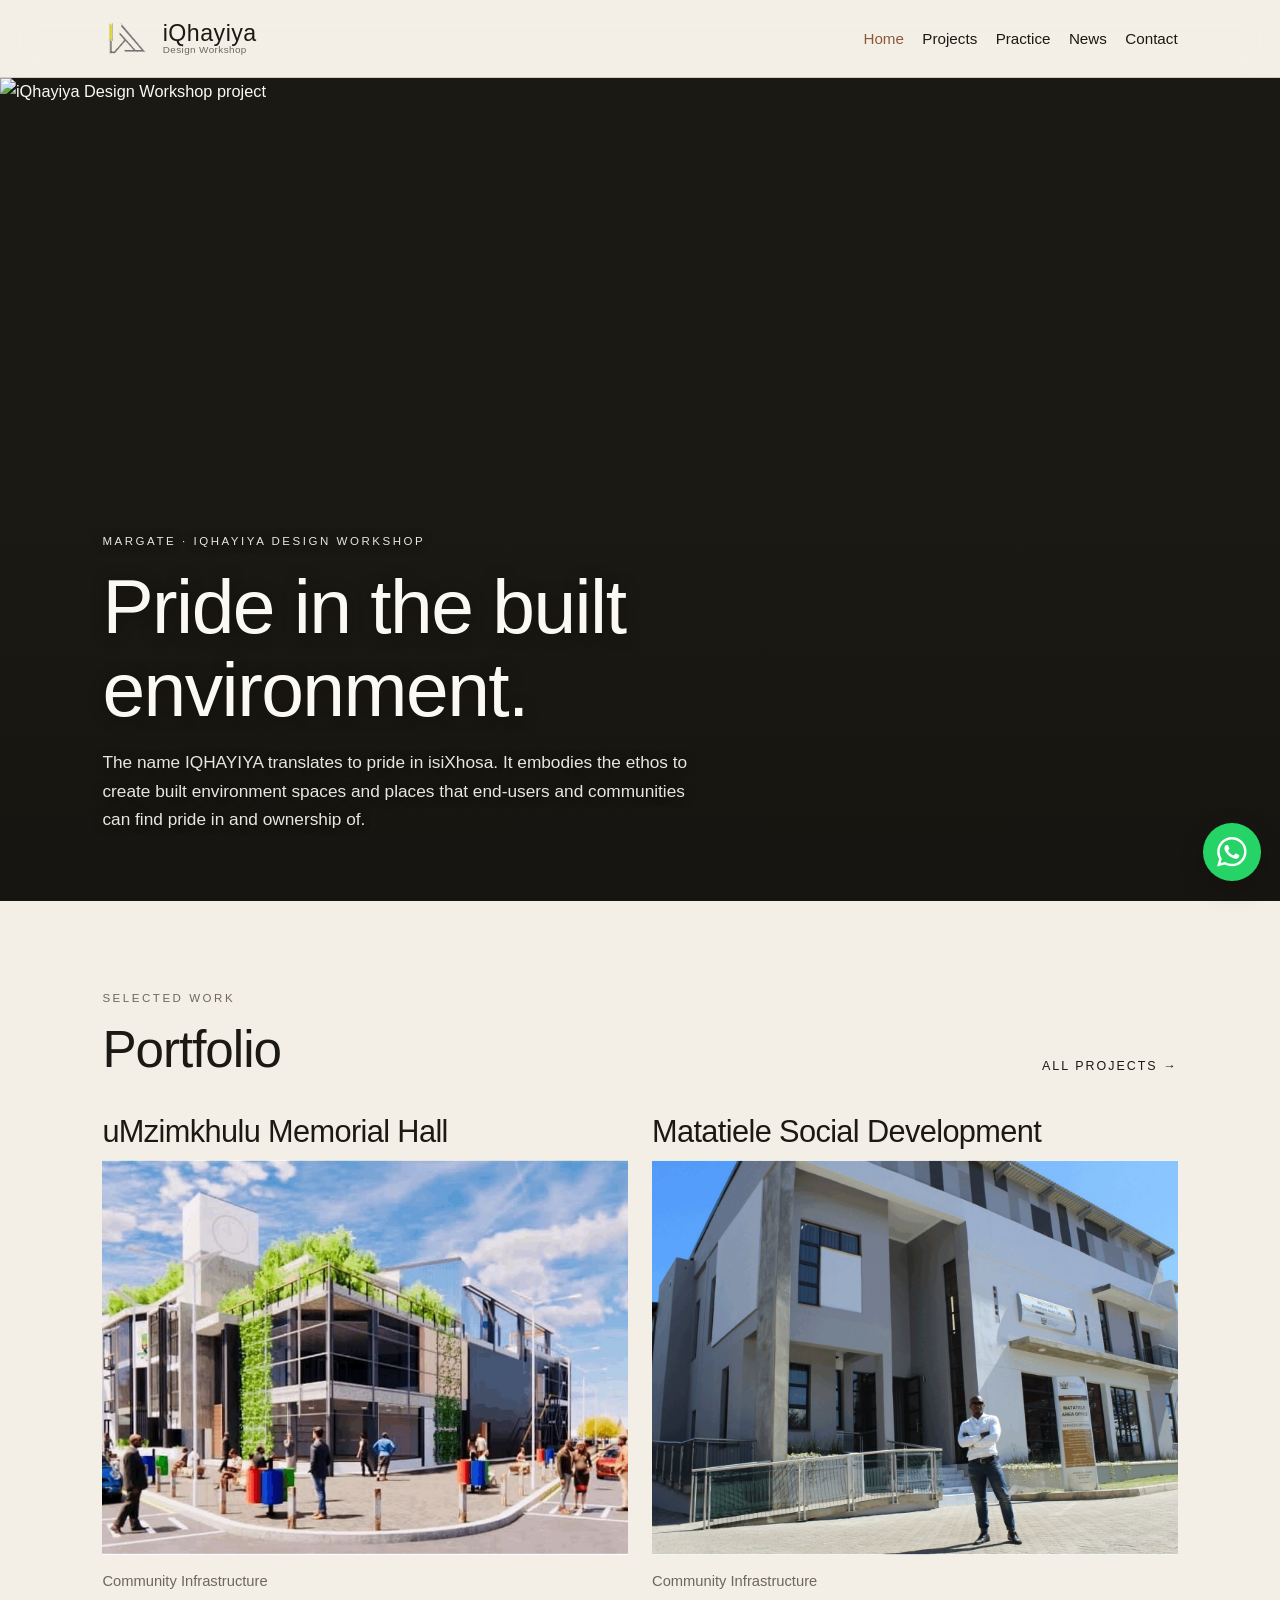
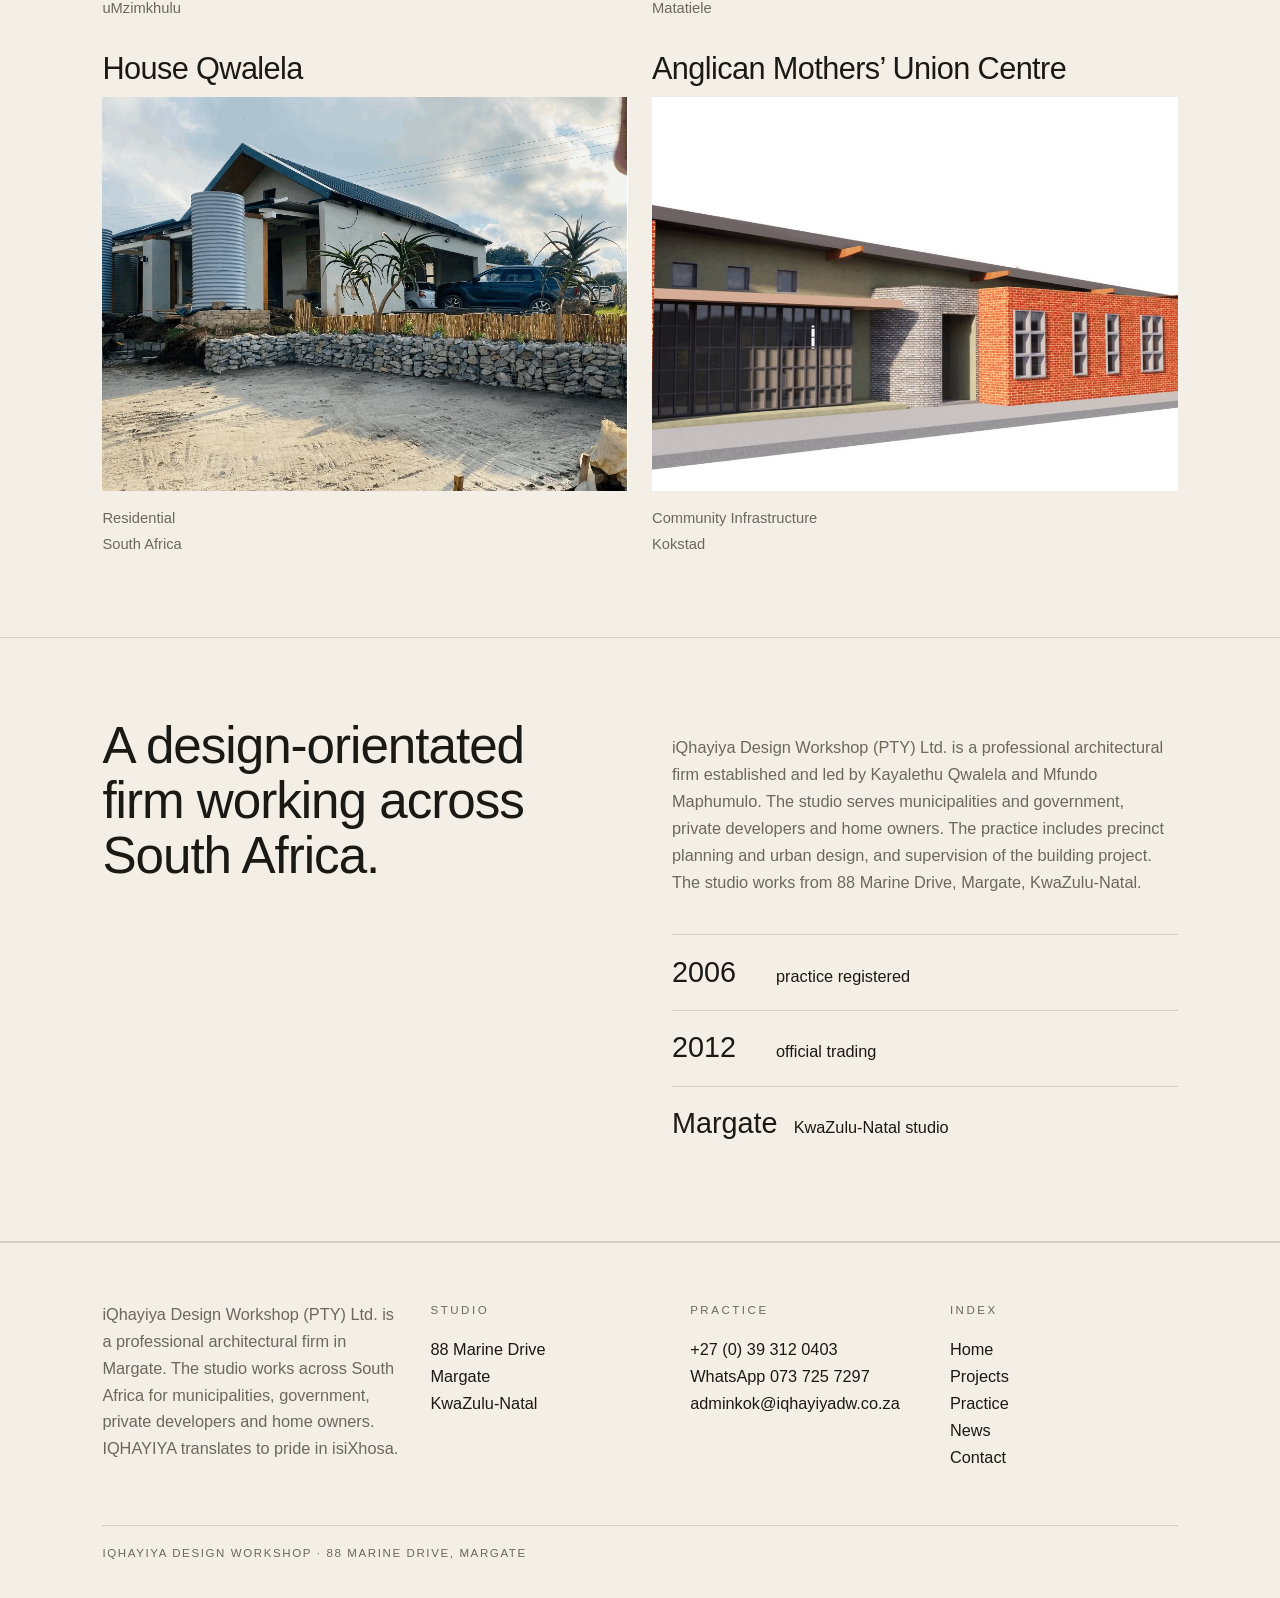
==== index.html @ 3442e303 "Add Matatiele Social Development photos and a 3-by-2 gallery. Laptop project galleries use three 4:3" ====
<!DOCTYPE html>
<html lang="en">
<head>
  <meta charset="utf-8">
  <meta name="viewport" content="width=device-width, initial-scale=1">
  <title>iQhayiya Design Workshop</title>
  <meta name="description" content="iQhayiya Design Workshop is a professional architectural firm. The name IQHAYIYA translates to pride in isiXhosa.">
  <link rel="icon" href="favicon.svg" type="image/svg+xml">
  <link rel="stylesheet" href="css/styles.css?v=meet45">
</head>
<body>
  <div id="site-header"></div>
  <main>
    <section class="hero home-hero" data-carousel>
      <div class="hero-slides">
        <img class="hero-slide is-active" src="images/idw/home-hero.jpg" alt="iQhayiya Design Workshop project">
      </div>
      <div class="hero-scrim"></div>
      <div class="hero-copy">
        <p class="eyebrow">Margate · iQhayiya Design Workshop</p>
        <h1>Pride in the built environment.</h1>
        <p class="lede">The name IQHAYIYA translates to pride in isiXhosa. It embodies the ethos to create built environment spaces and places that end-users and communities can find pride in and ownership of.</p>
        <div class="hero-dots" data-carousel-dots></div>
      </div>
    </section>

    <section class="selected">
      <div class="section-head">
        <div>
          <p class="eyebrow">Selected work</p>
          <h2>Portfolio</h2>
        </div>
        <a class="text-link" href="work.html">All projects →</a>
      </div>
      <div class="project-grid" id="featured-grid"></div>
    </section>

    <section class="statement">
      <h2>A design-orientated firm working across South Africa.</h2>
      <div>
        <p>iQhayiya Design Workshop (PTY) Ltd. is a professional architectural firm established and led by Kayalethu Qwalela and Mfundo Maphumulo. The studio serves municipalities and government, private developers and home owners. The practice includes precinct planning and urban design, and supervision of the building project. The studio works from 88 Marine Drive, Margate, KwaZulu-Natal.</p>
        <ul class="stats">
          <li><span>2006</span> practice registered</li>
          <li><span>2012</span> official trading</li>
          <li><span>Margate</span> KwaZulu-Natal studio</li>
        </ul>
      </div>
    </section>
  </main>
  <div id="site-footer"></div>
  <script type="module" src="js/home.js?v=meet57"></script>
</body>
</html>
---- css/styles.css ----
:root {
  --paper: #f3efe6;
  --paper-2: #e7e1d4;
  --ink: #1b1914;
  --muted: #6d675c;
  --hair: #d4cdc0;
  --copper: #8c5a38;
  --photo-type: #fbf9f4;
  --pad: 8vw;
  --header-h: 4.8rem;
}

* { box-sizing: border-box; }
html, body { margin: 0; padding: 0; }
html { scroll-behavior: smooth; }
body {
  background: var(--paper);
  color: var(--ink);
  font-family: Arial, Helvetica, sans-serif;
  font-weight: 400;
  font-size: 1.02rem;
  line-height: 1.65;
}

img { max-width: 100%; display: block; }
a { color: inherit; text-decoration: none; }
a:hover { color: var(--copper); }
button, input, select, textarea { font: inherit; color: inherit; }

.eyebrow {
  margin: 0 0 0.85rem;
  font-size: 0.72rem;
  letter-spacing: 0.22em;
  text-transform: uppercase;
  color: var(--muted);
}

h1, h2, h3 {
  font-family: Arial, Helvetica, sans-serif;
  font-weight: 500;
  letter-spacing: -0.02em;
  line-height: 1.08;
}

h1 { font-size: clamp(2.6rem, 6vw, 5.4rem); margin: 0 0 1.1rem; }
h2 { font-size: clamp(2rem, 4vw, 3.4rem); margin: 0 0 1rem; }
h3 { font-size: clamp(1.6rem, 2.4vw, 2.1rem); margin: 0.2rem 0 0.5rem; }

.lede {
  max-width: 38rem;
  font-size: 1.08rem;
  color: var(--muted);
  margin: 0;
}

/* Header */
.site-header {
  position: sticky;
  top: 0;
  z-index: 20;
  background: rgba(243, 239, 230, 0.82);
  backdrop-filter: blur(16px);
  -webkit-backdrop-filter: blur(16px);
  border-bottom: 1px solid var(--hair);
}
.bar {
  min-height: var(--header-h);
  padding: 0 var(--pad);
  display: flex;
  align-items: center;
  justify-content: space-between;
  gap: 1.5rem;
}
.wordmark {
  display: flex;
  flex-direction: row;
  align-items: center;
  gap: 0.7rem;
  color: var(--ink);
}
.wordmark:hover { color: var(--ink); }
.wordmark-logo {
  display: block;
  height: 2.55rem;
  width: auto;
}
.wordmark-text {
  display: flex;
  flex-direction: column;
  align-items: flex-start;
  gap: 0;
  line-height: 1.05;
}
.wordmark-name {
  font-family: Arial, Helvetica, sans-serif;
  font-size: 1.45rem;
  letter-spacing: 0.02em;
}
.wordmark-sub {
  font-size: 0.62rem;
  letter-spacing: 0.04em;
  color: var(--muted);
}
.site-nav { display: flex; gap: 1.15rem; flex-wrap: wrap; justify-content: flex-end; }
.site-nav a {
  font-size: 0.95rem;
  letter-spacing: 0;
  text-transform: none;
}
.site-nav a[aria-current="page"] { color: var(--copper); }
.nav-toggle {
  display: none;
  background: none;
  border: 0;
  padding: 0;
  letter-spacing: 0.16em;
  text-transform: uppercase;
  font-size: 0.72rem;
  cursor: pointer;
}

/* Hero */
.hero {
  position: relative;
  min-height: calc(100vh - var(--header-h));
  color: var(--ink);
  overflow: hidden;
  background: #fff;
}
.hero img,
.hero-slide {
  position: absolute;
  inset: 0;
  width: 100%;
  height: 100%;
  object-fit: contain;
}
.hero-slides { position: absolute; inset: 0; }
.hero-slide {
  opacity: 0;
  transition: opacity 0.8s ease;
}
.hero-slide.is-active { opacity: 1; }
.hero-dots {
  display: flex;
  gap: 0.45rem;
  margin-top: 1.4rem;
}
.hero-dots button {
  width: 0.55rem;
  height: 0.55rem;
  padding: 0;
  border: 0;
  border-radius: 50%;
  background: rgba(27, 25, 20, 0.28);
  cursor: pointer;
}
.hero-dots button[aria-current="true"] { background: var(--ink); }
.hero-scrim {
  position: absolute;
  inset: 0;
  background: linear-gradient(to top, rgba(243, 239, 230, 0.92) 0%, rgba(243, 239, 230, 0.35) 38%, transparent 62%);
}
.hero-copy {
  position: relative;
  z-index: 1;
  min-height: calc(100vh - var(--header-h));
  display: flex;
  flex-direction: column;
  justify-content: flex-end;
  padding: 5rem var(--pad) 4.2rem;
  max-width: 52rem;
}
.hero .eyebrow,
.hero .lede { color: var(--muted); text-shadow: none; }
.hero h1 { color: var(--ink); text-shadow: none; }

.home-hero {
  color: var(--photo-type);
  background: #1b1914;
}
.home-hero .hero-slide,
.home-hero img {
  object-fit: cover;
}
.home-hero .hero-scrim {
  background: linear-gradient(to top, rgba(12, 10, 8, 0.28) 0%, rgba(12, 10, 8, 0.06) 38%, transparent 62%);
}
.home-hero .eyebrow,
.home-hero .lede {
  color: rgba(251, 249, 244, 0.92);
  text-shadow: 0 1px 12px rgba(12, 10, 8, 0.35);
}
.home-hero h1 {
  color: var(--photo-type);
  text-shadow: 0 1px 16px rgba(12, 10, 8, 0.35);
}
.home-hero .hero-dots:empty,
.home-hero .hero-dots:has(button:only-child) { display: none; }
.home-hero .hero-dots button { background: rgba(251, 249, 244, 0.45); }
.home-hero .hero-dots button[aria-current="true"] { background: #fbf9f4; }

#site-header,
#project-root,
main {
  margin: 0;
  padding: 0;
}
.hero.project-hero {
  width: 100%;
  margin: 0;
  height: 65vh;
  min-height: 65vh;
  max-height: 65vh;
  overflow: hidden;
  background: #1b1914;
}
.hero.project-hero > img {
  position: absolute;
  inset: 0;
  display: block;
  width: 100%;
  max-width: none;
  height: 100%;
  object-fit: cover;
  object-position: center center;
}
body:has(.project-hero) .site-header {
  border-bottom: 0;
}
.project-hero .hero-copy {
  position: absolute;
  inset: 0;
  min-height: 0;
  padding: 2rem var(--pad) 1.8rem;
}
.project-hero .eyebrow,
.project-hero .lede {
  color: rgba(251, 249, 244, 0.92);
  text-shadow: 0 1px 12px rgba(12, 10, 8, 0.35);
}
.project-hero h1 {
  font-size: clamp(1.7rem, 3.6vw, 2.8rem);
  color: var(--photo-type);
  text-shadow: 0 1px 16px rgba(12, 10, 8, 0.35);
}
.project-hero .hero-scrim {
  background: linear-gradient(to top, rgba(12, 10, 8, 0.55) 0%, rgba(12, 10, 8, 0.12) 42%, transparent 68%);
}

/* Sections */
.selected,
.page-hero,
.filters,
.archive-grid,
.empty,
.further,
.notes,
.split,
.practice-about { padding-left: var(--pad); padding-right: var(--pad); }

.selected { padding-top: 5.5rem; padding-bottom: 5rem; }
.section-head {
  display: flex;
  justify-content: space-between;
  align-items: flex-end;
  gap: 2rem;
  margin-bottom: 2.4rem;
}
.section-head h2 { margin: 0; }
.text-link {
  font-size: 0.78rem;
  letter-spacing: 0.16em;
  text-transform: uppercase;
  white-space: nowrap;
}

.project-grid,
.archive-grid {
  display: grid;
  grid-template-columns: repeat(2, minmax(0, 1fr));
  gap: 2rem 1.5rem;
}
.archive-grid {
  padding-bottom: 5rem;
}
#news-grid {
  display: grid;
  grid-template-columns: repeat(3, minmax(0, 1fr));
  gap: 2rem 1.4rem;
  align-items: stretch;
}
.news-tile {
  display: grid;
  grid-template-rows: 2.56rem auto auto auto;
  row-gap: 0.75rem;
  min-width: 0;
  height: 100%;
}
.news-tile h3 {
  margin: 0;
  font-size: 1.28rem;
  line-height: 1.28;
  max-width: none;
  display: -webkit-box;
  -webkit-box-orient: vertical;
  -webkit-line-clamp: 2;
  overflow: hidden;
}
.news-tile .card-media {
  width: 100%;
  aspect-ratio: 4 / 3;
  margin: 0;
}
.news-tile .card-media img {
  object-fit: cover;
  object-position: top center;
}
.news-tile .card-meta,
.news-tile .card-loc {
  white-space: nowrap;
  overflow: hidden;
  text-overflow: ellipsis;
}
.further-grid {
  display: grid;
  grid-template-columns: 1fr 1fr;
  gap: 2rem 1.5rem;
}

.card { display: block; color: inherit; }
.card:hover { color: inherit; }
.card-media {
  position: relative;
  overflow: hidden;
  background: #fff;
  aspect-ratio: 4 / 3;
  margin: 0 0 0.9rem;
}
.card-media img {
  width: 100%;
  height: 100%;
  object-fit: cover;
  object-position: center;
  transition: transform 0.7s ease;
}
.card-media-fill img {
  object-fit: cover;
}
.card:hover img { transform: scale(1.04); }
.see-more {
  position: absolute;
  top: 50%;
  left: 50%;
  z-index: 2;
  transform: translate(-50%, -50%);
  display: inline-block;
  margin: 0;
  padding: 0.65rem 1.6rem;
  border: 1px solid #fff;
  border-radius: 999px;
  background: none;
  box-shadow: none;
  color: #fff;
  letter-spacing: 0.08em;
  text-transform: uppercase;
  font-size: calc(0.72rem + 3px);
  font-weight: 700;
  font-style: italic;
  white-space: nowrap;
}
.see-more:hover {
  color: #fff;
  background: none;
  box-shadow: none;
}
.card-meta {
  margin: 0 0 0.15rem;
  font-size: 0.92rem;
  letter-spacing: 0;
  text-transform: none;
  color: var(--muted);
}
.card h3 { margin: 0 0 0.75rem; }
.card-loc { margin: 0; color: var(--muted); font-size: 0.92rem; }

.statement {
  border-top: 1px solid var(--hair);
  border-bottom: 1px solid var(--hair);
  padding: 5rem var(--pad);
  display: grid;
  grid-template-columns: 1fr 1fr;
  gap: 4rem;
  background: var(--paper);
}
.statement p { color: var(--muted); max-width: 34rem; }
.stats { list-style: none; padding: 1.4rem 0 0; margin: 0; }
.stats li {
  padding: 0.85rem 0;
  border-top: 1px solid var(--hair);
  display: flex;
  gap: 1rem;
  align-items: baseline;
}
.stats span {
  font-family: Arial, Helvetica, sans-serif;
  font-size: 1.8rem;
  min-width: 5.5rem;
}

.page-hero { padding-top: 4.5rem; padding-bottom: 2rem; }
.page-hero h1 { max-width: 18ch; }

/* News desk */
.news-page {
  padding-bottom: 5.5rem;
}
.news-masthead {
  padding: 4.5rem var(--pad) 1.2rem;
}
.news-masthead h1 {
  max-width: none;
  margin-bottom: 0.85rem;
  letter-spacing: -0.04em;
}
.news-masthead .lede {
  max-width: 40rem;
}
.news-kicker {
  margin: 0 0 0.45rem;
  font-size: 0.72rem;
  letter-spacing: 0.22em;
  text-transform: uppercase;
  color: var(--copper);
}
.news-dateline {
  margin: 0 0 0.85rem;
  font-size: 0.92rem;
  color: var(--muted);
}
.news-byline {
  margin: 0 0 1.4rem;
  font-size: 0.95rem;
  font-style: italic;
  color: var(--muted);
}
.news-source {
  margin: 1.6rem 0 0;
  font-size: 0.88rem;
  color: var(--muted);
}
.news-source a {
  display: inline;
  margin-left: 0.35rem;
  color: var(--copper);
  text-decoration: underline;
  text-underline-offset: 0.18em;
}
.news-source a:hover { color: var(--ink); }
.news-lead {
  display: grid;
  grid-template-columns: minmax(0, 1.15fr) minmax(0, 0.85fr);
  gap: 3.2rem;
  align-items: start;
  padding: 3.4rem var(--pad) 4rem;
  border-bottom: 1px solid var(--hair);
}
.news-lead h2 {
  font-size: clamp(1.85rem, 3.4vw, 3rem);
  margin: 0 0 0.7rem;
  max-width: 22ch;
}
.news-body p,
.news-lead-copy p {
  margin: 0 0 1rem;
  max-width: 40rem;
  color: var(--ink);
}
.news-body p + p { color: var(--muted); }
.news-clip {
  margin: 0;
  background: #fff;
  border: 1px solid var(--hair);
  cursor: zoom-in;
}
.news-clip img {
  width: 100%;
  height: auto;
  max-height: 78vh;
  object-fit: contain;
  object-position: top center;
  background: #fff;
}
.news-clip figcaption {
  margin: 0;
  padding: 0.65rem 0.8rem 0.75rem;
  border-top: 1px solid var(--hair);
  font-size: 0.78rem;
  letter-spacing: 0.08em;
  text-transform: uppercase;
  color: var(--muted);
  background: var(--paper);
}
.news-index {
  padding: 3.6rem var(--pad) 0;
}
.news-index-head {
  margin-bottom: 2.2rem;
  padding-bottom: 1.1rem;
  border-bottom: 1px solid var(--ink);
}
.news-index-head h2 { margin: 0; }
.news-index-grid {
  display: grid;
  grid-template-columns: repeat(2, minmax(0, 1fr));
  gap: 2.6rem 2rem;
}
.news-clip-wide img { max-height: 22rem; }
.news-clip-portrait img { max-height: 34rem; }

.article-page {
  padding: 3.6rem var(--pad) 0;
  margin: 0;
  max-width: none;
}
.article-head {
  padding: 0 0 2rem;
  margin: 0 0 2.4rem;
  border-bottom: 1px solid var(--ink);
}
.article-head h1 {
  max-width: 28ch;
  margin: 0 0 1rem;
  font-size: clamp(2.4rem, 5.5vw, 4.4rem);
}
.article-standfirst {
  margin: 0 0 1.3rem;
  font-size: 1.18rem;
  line-height: 1.55;
  color: var(--ink);
  max-width: 52rem;
}
.article-byline {
  margin: 0;
  font-size: 0.92rem;
  color: var(--muted);
}
.article-byline .meta-sep {
  margin: 0 0.55rem;
  color: var(--hair);
}
.article-spread {
  display: grid;
  grid-template-columns: minmax(0, 1.25fr) minmax(18rem, 0.85fr);
  gap: 3rem 3.5rem;
  align-items: start;
}
.article-body {
  padding: 0;
  margin: 0;
  max-width: none;
}
.article-body p {
  max-width: none;
  margin: 0 0 1.15rem;
  color: var(--ink);
  font-size: 1.08rem;
  line-height: 1.72;
}
.article-lead-p {
  font-size: 1.16rem;
}
.article-pull {
  margin: 1.6rem 0 1.8rem;
  padding: 0 0 0 1.2rem;
  border-left: 2px solid var(--copper);
}
.article-pull p {
  margin: 0;
  font-size: 1.28rem;
  line-height: 1.4;
  font-style: italic;
  color: var(--ink);
}
.article-page .article-clip {
  max-width: none;
  margin: 0;
  position: sticky;
  top: calc(var(--header-h) + 1rem);
}
.article-page .article-clip img {
  max-height: min(82vh, 56rem);
}
.article-page .news-source {
  margin: 1.6rem 0 0;
}

.filters {
  display: flex;
  flex-wrap: wrap;
  gap: 0.55rem;
  padding-bottom: 2.2rem;
}
.filters button {
  appearance: none;
  -webkit-appearance: none;
  background: transparent;
  border: none;
  box-shadow: none;
  border-radius: 0;
  padding: 0.35rem 0.15rem;
  font-size: 0.95rem;
  letter-spacing: 0;
  text-transform: none;
  cursor: pointer;
  color: var(--muted);
}
.filters button[aria-pressed="true"] {
  background: transparent;
  color: var(--ink);
  border-color: transparent;
}
.empty { color: var(--muted); padding-bottom: 5rem; }

.project-intro {
  padding: 4.5rem var(--pad) 3rem;
  text-align: center;
}
.project-copy {
  margin: 0 auto;
  max-width: 54rem;
  color: var(--ink);
  font-size: 1.05rem;
  line-height: 1.7;
}
.project-copy .meta-label {
  font-size: inherit;
  letter-spacing: 0;
  text-transform: none;
  font-style: normal;
  font-weight: 400;
  color: var(--ink);
}
.project-copy .meta-value {
  font-style: italic;
  font-weight: 400;
  color: var(--ink);
}
.project-copy .meta-sep {
  margin: 0 0.85rem;
  color: var(--hair);
  font-weight: 400;
}

.gallery {
  padding: 0.25rem var(--pad) 4rem;
}
.gallery-grid {
  display: grid;
  grid-template-columns: repeat(3, minmax(0, 1fr));
  gap: 0.85rem 1rem;
  max-width: none;
  margin: 0;
  width: 100%;
}
.gallery-item {
  margin: 0;
  overflow: hidden;
  background: var(--paper-2);
  aspect-ratio: 4 / 3;
  cursor: zoom-in;
}
.gallery-item img {
  width: 100%;
  height: 100%;
  display: block;
  object-fit: cover;
  object-position: center;
}
.lightbox {
  position: fixed;
  inset: 0;
  z-index: 40;
  display: flex;
  align-items: center;
  justify-content: center;
  padding: 1.5rem;
  background: rgba(27, 25, 20, 0.78);
  cursor: zoom-out;
}
.lightbox[hidden] { display: none; }
.lightbox img {
  max-width: min(92vw, 64rem);
  max-height: 88vh;
  width: auto;
  height: auto;
  object-fit: contain;
  background: #fff;
  cursor: default;
}

.more-projects {
  display: flex;
  justify-content: center;
  padding: 3rem var(--pad) 5.5rem;
}
.more-projects-btn {
  display: inline-block;
  background: var(--ink);
  color: var(--paper);
  padding: 0.9rem 1.6rem;
  letter-spacing: 0.16em;
  text-transform: uppercase;
  font-size: 0.72rem;
}
.more-projects-btn:hover {
  background: var(--copper);
  color: var(--paper);
}

.split {
  display: grid;
  grid-template-columns: 1fr 1fr;
  gap: 4rem;
  padding-bottom: 4rem;
}
.split p { color: var(--ink); }
.split p + p { color: var(--muted); }

.practice-about {
  padding-bottom: 4.5rem;
}
.practice-about-head {
  margin: 0 0 2rem;
}
.practice-about-head h2 {
  max-width: 22ch;
}
.practice-copy {
  column-count: 2;
  column-gap: 3.6rem;
}
.practice-copy p {
  margin: 0 0 1.2rem;
  color: var(--ink);
  font-size: 1.06rem;
  line-height: 1.72;
}
.practice-copy p:last-child { margin-bottom: 0; }

.notes {
  display: grid;
  grid-template-columns: repeat(3, minmax(0, 1fr));
  gap: 2.4rem;
  padding-bottom: 5.5rem;
}
.notes article { border-top: 1px solid var(--hair); padding-top: 1.2rem; }
.notes p:last-child { color: var(--muted); margin: 0; }

.contact-panel {
  display: grid;
  grid-template-columns: 1fr 1fr;
  gap: 4rem;
  padding: 5rem var(--pad);
  background: var(--ink);
  color: var(--paper);
}
.contact-panel .eyebrow { color: #b8b0a2; }
.contact-panel a:hover { color: #c98458; }
.contact-panel label {
  display: block;
  margin-bottom: 1.1rem;
  font-size: 0.78rem;
  letter-spacing: 0.12em;
  text-transform: uppercase;
  color: #b8b0a2;
}
.contact-panel input,
.contact-panel textarea {
  display: block;
  width: 100%;
  margin-top: 0.4rem;
  background: transparent;
  border: 1px solid #4a453c;
  padding: 0.7rem 0.8rem;
  color: var(--paper);
  border-radius: 0;
}
.sr-only {
  position: absolute;
  width: 1px;
  height: 1px;
  padding: 0;
  margin: -1px;
  overflow: hidden;
  clip: rect(0, 0, 0, 0);
  white-space: nowrap;
  border: 0;
}
.custom-select {
  position: relative;
  margin-top: 0.4rem;
}
.custom-select-trigger {
  display: block;
  width: 100%;
  text-align: left;
  background: var(--paper);
  color: var(--ink);
  border: 1px solid #d4cdc0;
  padding: 0.7rem 0.8rem;
  cursor: pointer;
  letter-spacing: 0;
  text-transform: none;
  font-size: 1.02rem;
}
.custom-select-trigger:hover { color: var(--ink); }
.custom-select-menu {
  position: absolute;
  left: 0;
  right: 0;
  top: calc(100% - 1px);
  z-index: 5;
  margin: 0;
  padding: 0.35rem 0;
  list-style: none;
  background: #f3efe6;
  color: #1b1914;
  border: 1px solid #d4cdc0;
}
.custom-select-menu[hidden] { display: none; }
.custom-select-menu [role="option"] {
  padding: 0.55rem 0.8rem;
  color: #1b1914;
  background: #f3efe6;
  cursor: pointer;
  letter-spacing: 0;
  text-transform: none;
  border: 0;
}
.custom-select-menu [role="option"]:hover,
.custom-select-menu [role="option"][aria-selected="true"] {
  background: #e7e1d4;
  color: #1b1914;
}
.contact-panel textarea { resize: vertical; }
.contact-panel button[type="submit"] {
  background: var(--paper);
  color: var(--ink);
  border: 0;
  padding: 0.8rem 1.4rem;
  letter-spacing: 0.14em;
  text-transform: uppercase;
  font-size: 0.72rem;
  cursor: pointer;
}
.contact-panel button[type="submit"]:hover { background: var(--copper); color: var(--paper); }
.field-error { display: block; margin-top: 0.35rem; color: #d2a18a; letter-spacing: 0; text-transform: none; font-size: 0.85rem; }
.form-status { margin: 1rem 0 0; color: #c9c2b4; }

.map-embed {
  margin-top: 1.4rem;
  aspect-ratio: 16 / 10;
  overflow: hidden;
  background: #2a2722;
}
.map-embed iframe {
  width: 100%;
  height: 100%;
  border: 0;
}

.wa-float {
  position: fixed;
  right: 1.2rem;
  bottom: 1.2rem;
  z-index: 30;
  display: flex;
  align-items: center;
  justify-content: center;
  width: 3.6rem;
  height: 3.6rem;
  padding: 0;
  border-radius: 50%;
  background: #25d366;
  color: #fff;
  box-shadow: 0 8px 24px rgba(12, 10, 8, 0.22);
}
.wa-float svg {
  width: 1.85rem;
  height: 1.85rem;
  display: block;
}
.wa-float:hover { color: #fff; background: #1ebe5d; }

.site-footer {
  padding: 3.6rem var(--pad) 2.2rem;
  border-top: 1px solid var(--hair);
}
.footer-grid {
  display: grid;
  grid-template-columns: 1.3fr 1fr 1fr 1fr;
  gap: 2rem;
}
.footer-blurb { max-width: 22rem; color: var(--muted); margin: 0; }
.footer-note {
  margin: 2.4rem 0 0;
  padding-top: 1.1rem;
  border-top: 1px solid var(--hair);
  font-size: 0.72rem;
  letter-spacing: 0.14em;
  text-transform: uppercase;
  color: var(--muted);
}

@media (max-width: 960px) {
  :root { --pad: 6vw; }
  .project-grid,
  .statement,
  .project-intro,
  .split,
  .contact-panel,
  .notes,
  .further-grid,
  .footer-grid,
  .news-lead,
  .news-index-grid,
  .article-spread { grid-template-columns: 1fr; }
  .practice-copy { column-count: 1; }
  .archive-grid { grid-template-columns: 1fr 1fr; }
  #news-grid { grid-template-columns: repeat(2, minmax(0, 1fr)); }
  .gallery-grid { grid-template-columns: repeat(2, minmax(0, 1fr)); }
  .section-head { flex-direction: column; align-items: flex-start; }
  .news-clip img,
  .news-clip-wide img,
  .news-clip-portrait img { max-height: none; }
  .article-clip { max-width: none; }
  .article-page .article-clip {
    position: static;
  }
  .article-page .article-clip img { max-height: none; }
}

@media (max-width: 720px) {
  :root { --pad: 6vw; --header-h: 4rem; }
  .nav-toggle { display: flex; }
  .site-nav {
    display: none;
    position: absolute;
    left: 0;
    right: 0;
    top: 100%;
    background: var(--paper);
    border-bottom: 1px solid var(--hair);
    flex-direction: column;
    padding: 1rem var(--pad) 1.3rem;
    gap: 0.9rem;
  }
  .site-nav.is-open { display: flex; }
  .archive-grid,
  #news-grid { grid-template-columns: 1fr; }
  .hero-copy { padding-top: 3rem; padding-bottom: 2.6rem; }
}
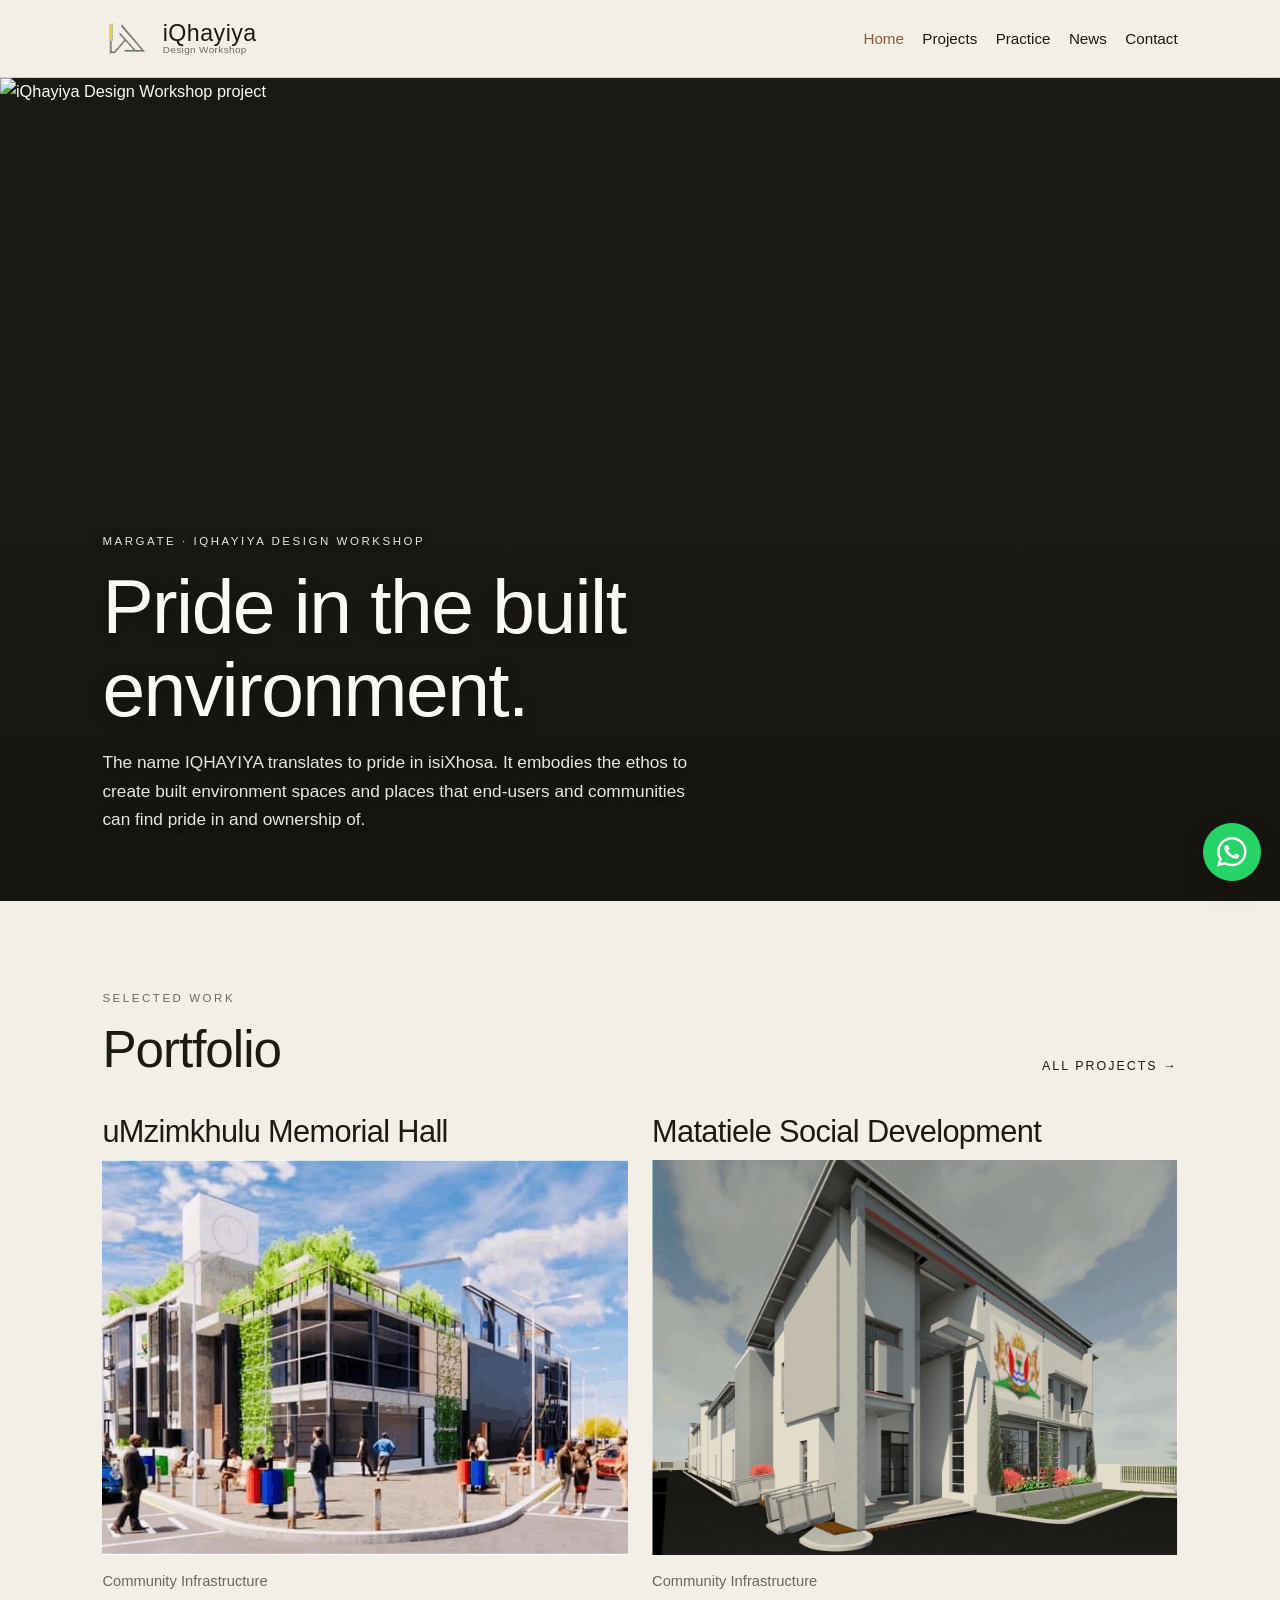
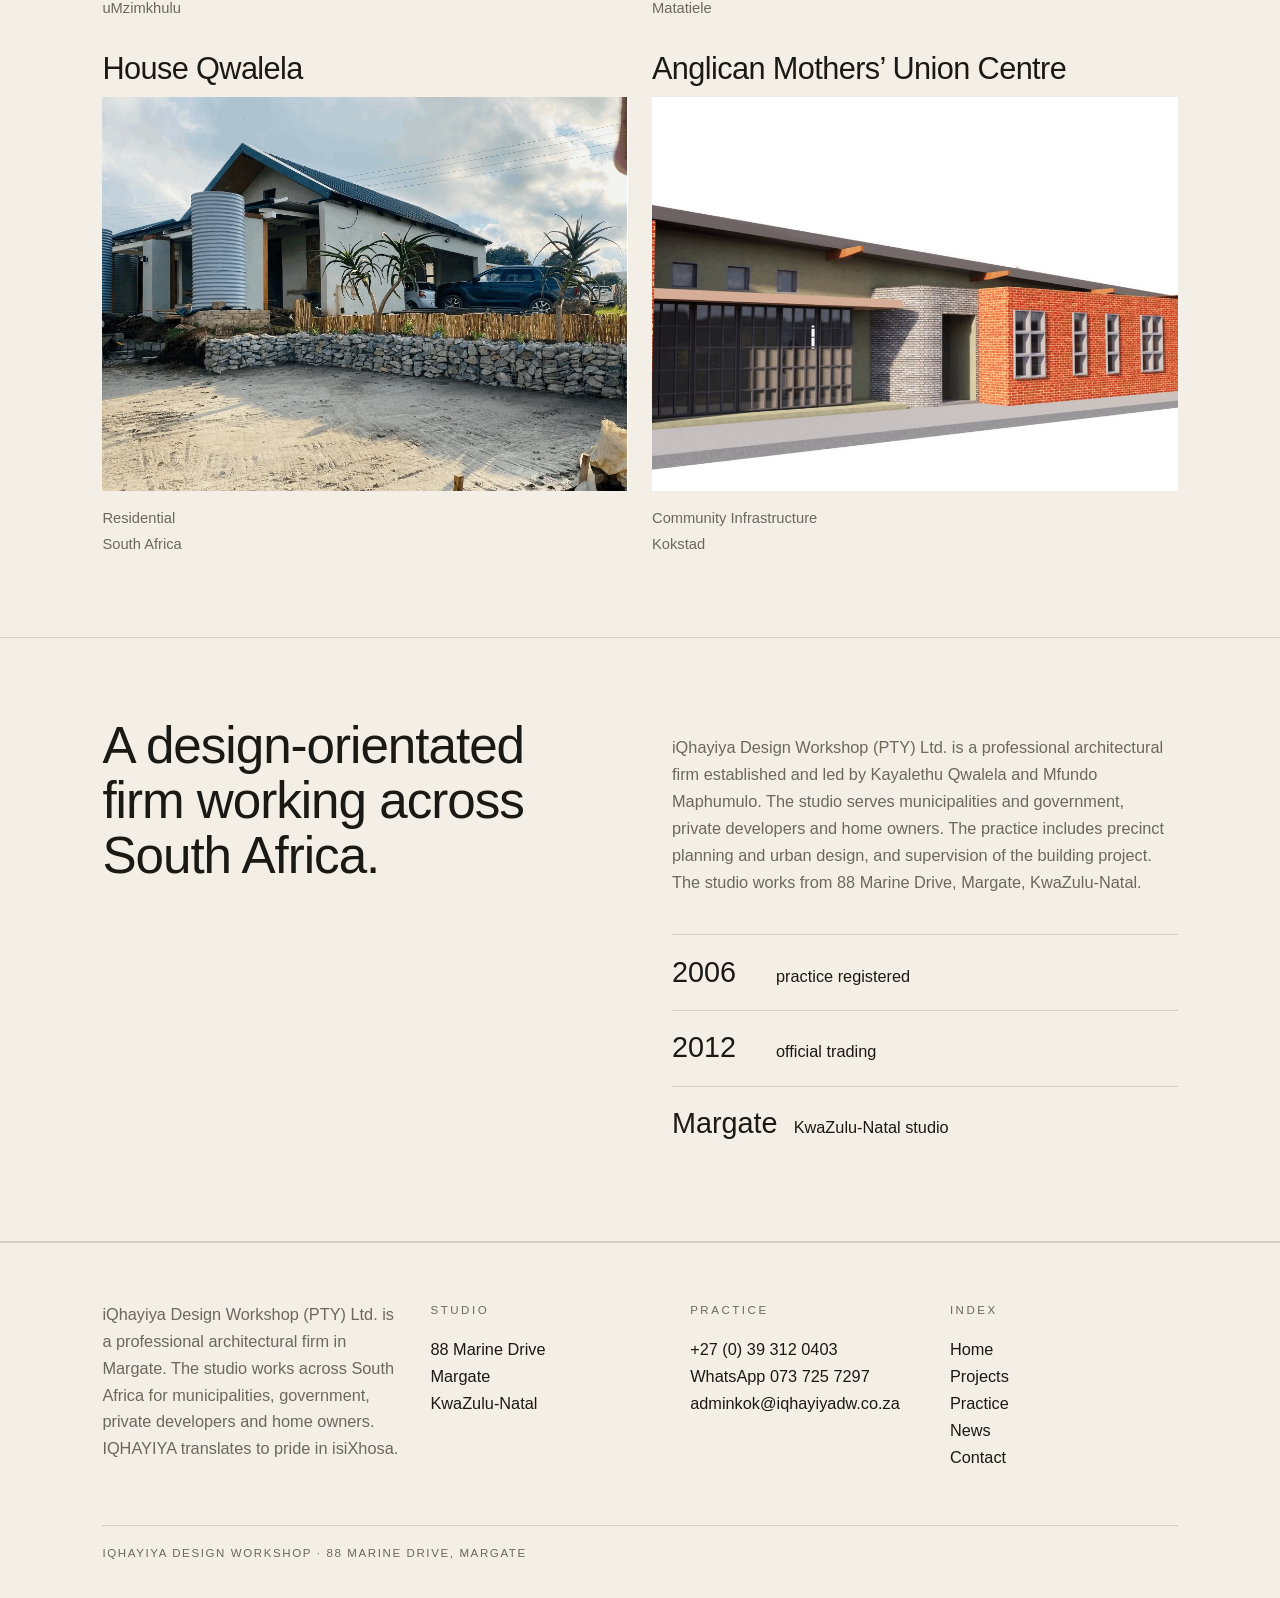
==== commit 008d2815: "Use the coat-of-arms render on the Matatiele Work card. The project page still opens on the complete" ====
--- a/index.html
+++ b/index.html
@@ -48,6 +48,6 @@
     </section>
   </main>
   <div id="site-footer"></div>
-  <script type="module" src="js/home.js?v=meet57"></script>
+  <script type="module" src="js/home.js?v=meet58"></script>
 </body>
 </html>
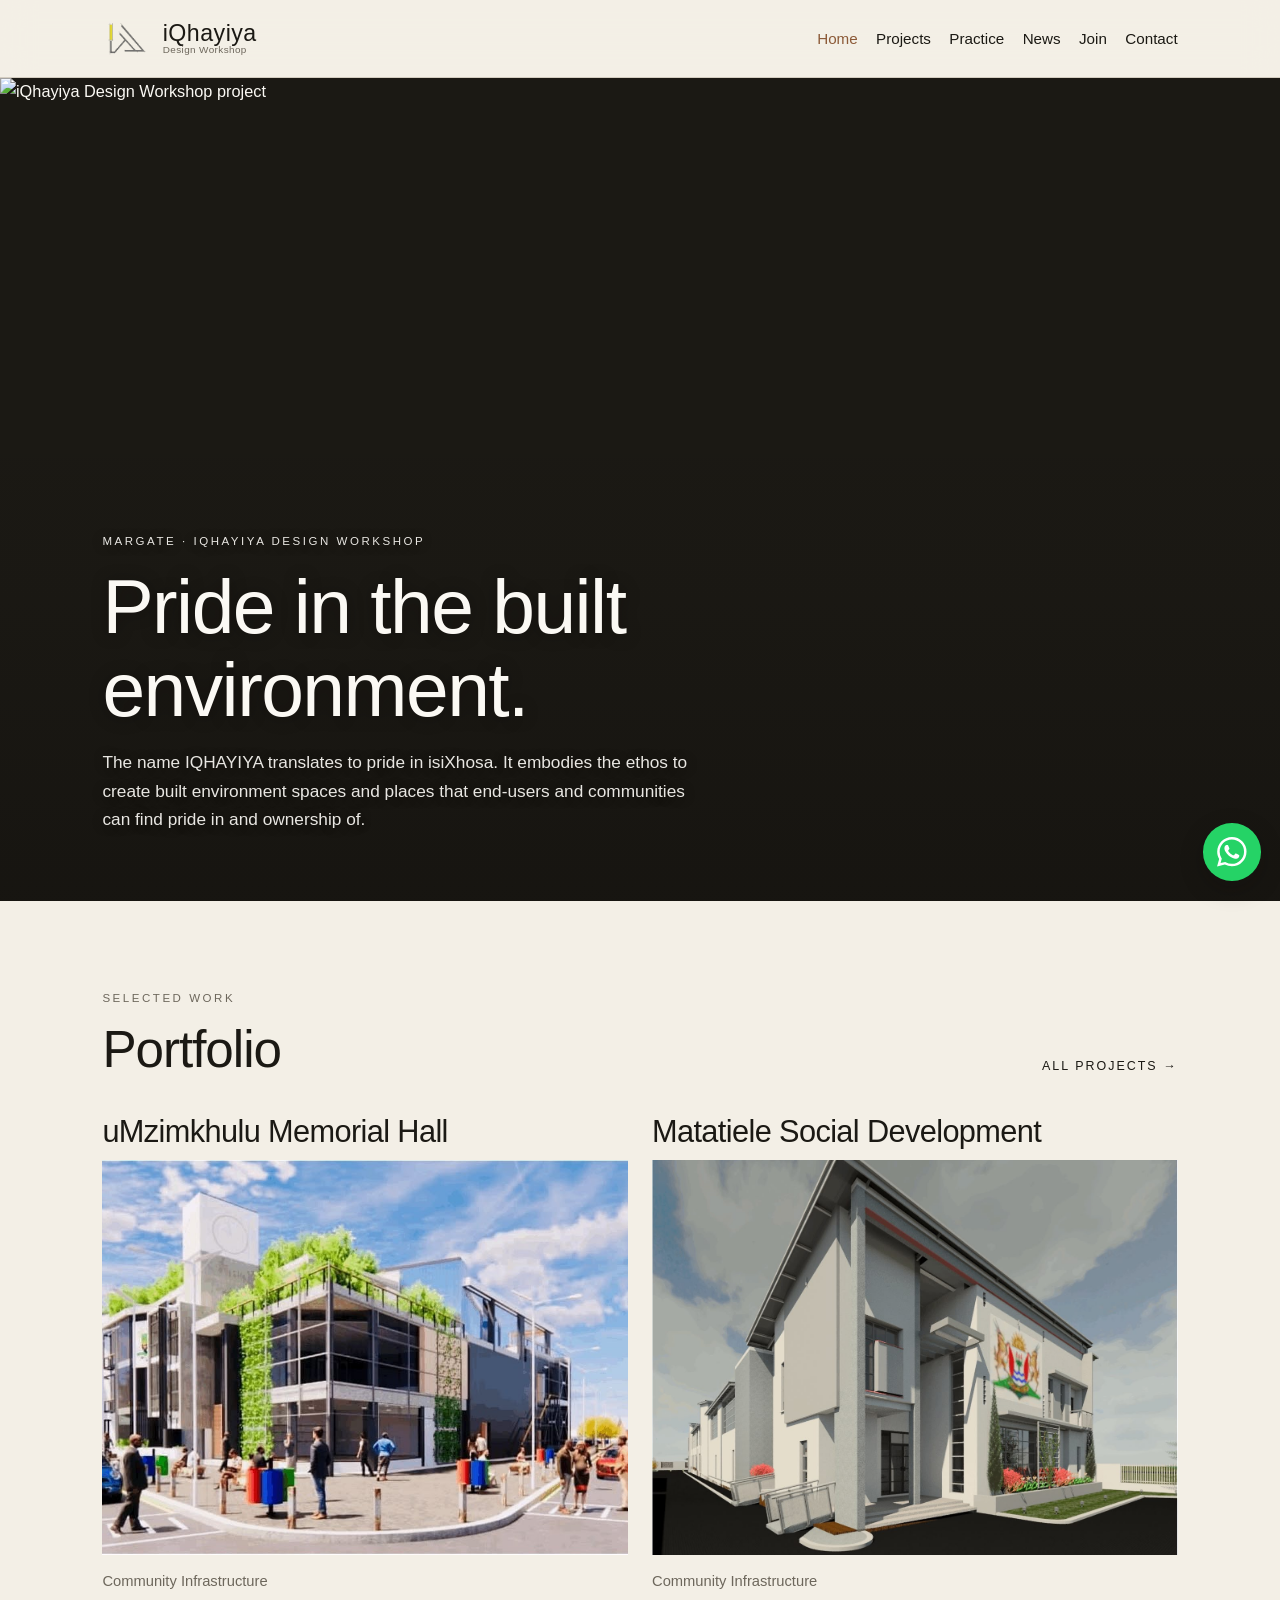
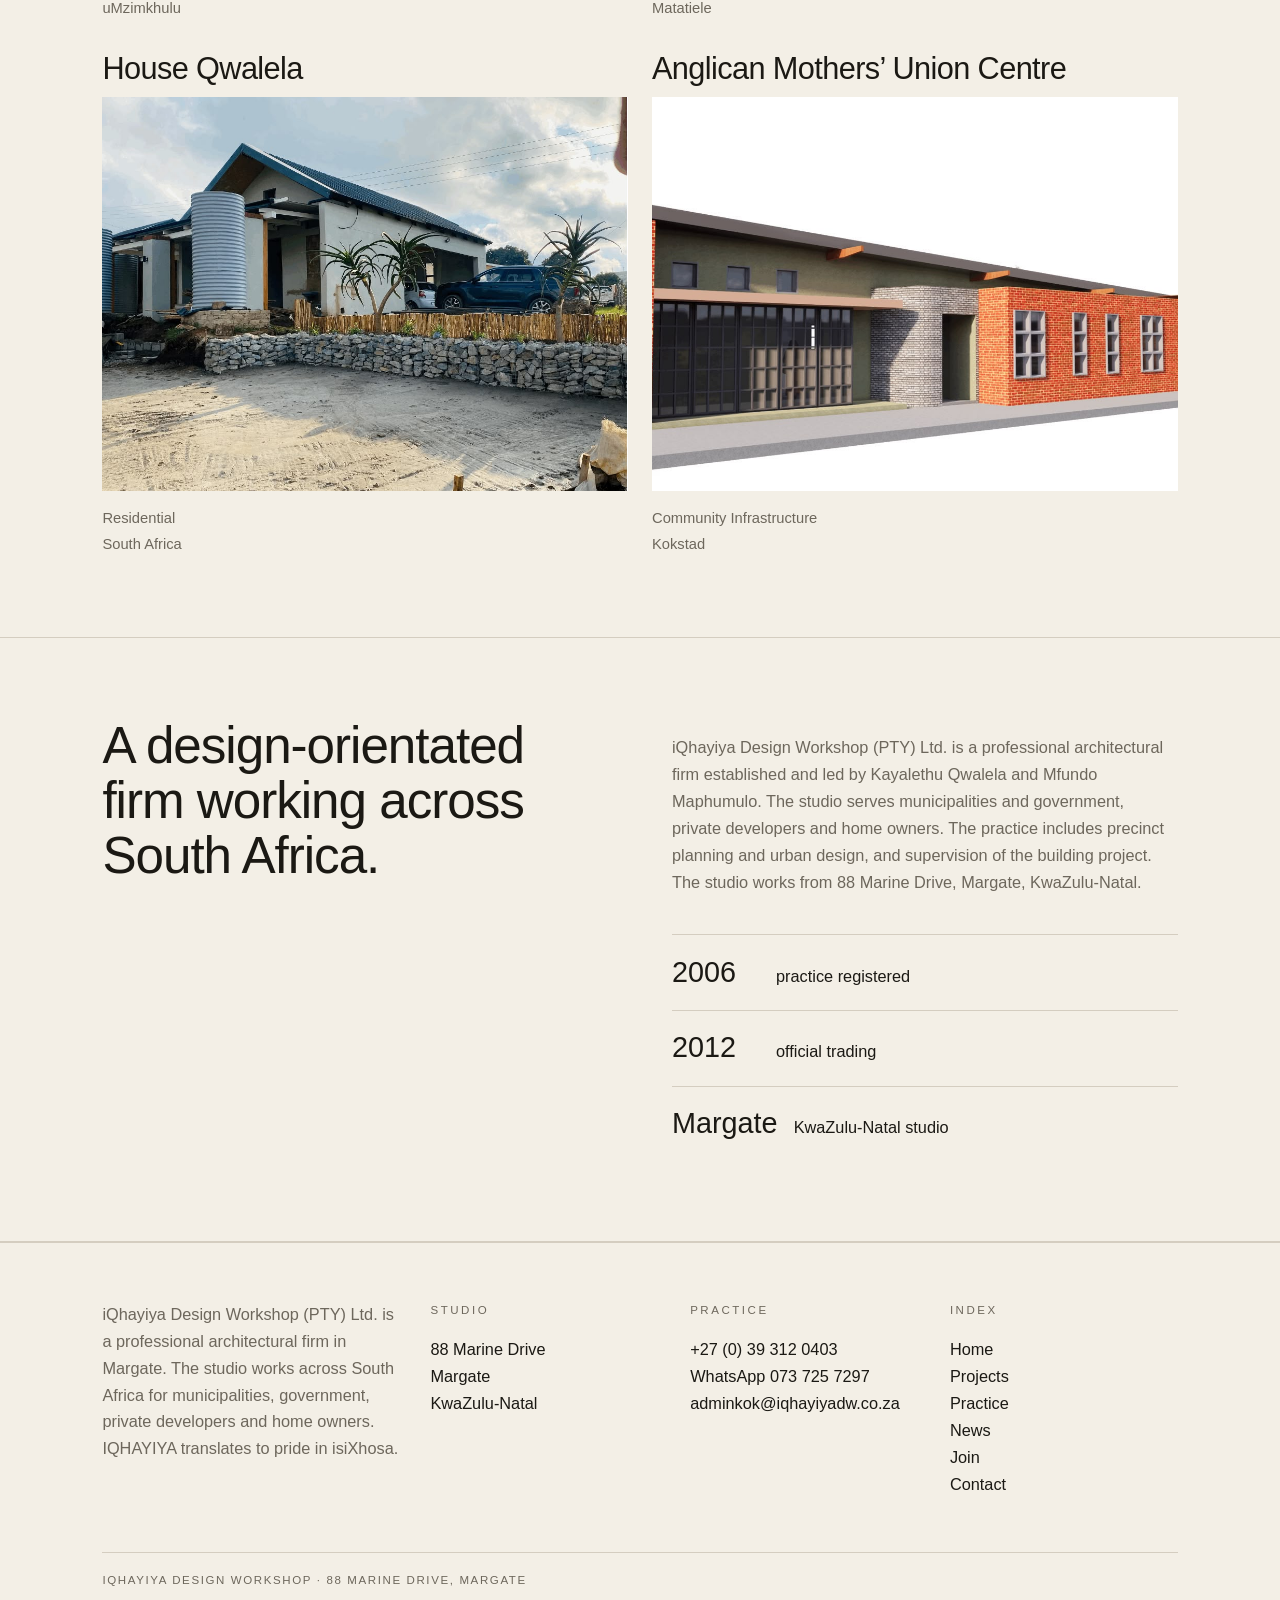
==== commit 151de02e: "Restore Join as a full careers page. Nav and footer include Join again. The page sets out how to app" ====
--- a/index.html
+++ b/index.html
@@ -48,6 +48,6 @@
     </section>
   </main>
   <div id="site-footer"></div>
-  <script type="module" src="js/home.js?v=meet58"></script>
+  <script type="module" src="js/home.js?v=meet60"></script>
 </body>
 </html>
--- a/css/styles.css
+++ b/css/styles.css
@@ -257,7 +257,10 @@
 .further,
 .notes,
 .split,
-.practice-about { padding-left: var(--pad); padding-right: var(--pad); }
+.practice-about,
+.join-masthead,
+.join-spread,
+.join-openings { padding-left: var(--pad); padding-right: var(--pad); }
 
 .selected { padding-top: 5.5rem; padding-bottom: 5rem; }
 .section-head {
@@ -747,6 +750,85 @@
   line-height: 1.72;
 }
 .practice-copy p:last-child { margin-bottom: 0; }
+
+.join-masthead {
+  padding-top: 4.5rem;
+  padding-bottom: 2.2rem;
+}
+.join-masthead h1 {
+  max-width: 14ch;
+  margin-bottom: 1rem;
+}
+.join-masthead .lede {
+  max-width: 44rem;
+}
+.join-spread {
+  display: grid;
+  grid-template-columns: minmax(0, 1.15fr) minmax(18rem, 0.85fr);
+  gap: 3rem 3.5rem;
+  align-items: start;
+  padding-bottom: 4.5rem;
+}
+.join-copy h2,
+.join-apply h2 {
+  font-size: clamp(1.7rem, 3vw, 2.4rem);
+  margin: 0 0 1rem;
+}
+.join-copy p {
+  margin: 0 0 1.1rem;
+  color: var(--muted);
+  font-size: 1.05rem;
+  line-height: 1.7;
+}
+.join-apply {
+  background: #fff;
+  border: 1px solid var(--hair);
+  padding: 1.8rem 1.7rem 1.9rem;
+}
+.join-apply p {
+  margin: 0 0 1.1rem;
+  color: var(--muted);
+}
+.join-list {
+  margin: 0 0 1.5rem;
+  padding: 0 0 0 1.1rem;
+  color: var(--ink);
+}
+.join-list li { margin: 0 0 0.45rem; }
+.join-mail {
+  display: inline-block;
+}
+.join-note {
+  margin: 0.9rem 0 0;
+  font-size: 0.88rem;
+  color: var(--muted);
+}
+.join-openings {
+  padding-bottom: 5.5rem;
+}
+.join-openings-head {
+  margin-bottom: 1.6rem;
+  padding-bottom: 1rem;
+  border-bottom: 1px solid var(--ink);
+}
+.join-openings-head h2 { margin: 0; }
+.join-vacancy {
+  border: 1px solid var(--hair);
+  background: #fff;
+  padding: 1.8rem 1.7rem;
+}
+.join-vacancy-kicker {
+  margin: 0 0 0.55rem;
+  font-size: 0.72rem;
+  letter-spacing: 0.22em;
+  text-transform: uppercase;
+  color: var(--copper);
+}
+.join-vacancy p:last-child {
+  margin: 0;
+  color: var(--muted);
+  max-width: 40rem;
+}
 
 .notes {
   display: grid;
@@ -925,7 +1007,8 @@
   .footer-grid,
   .news-lead,
   .news-index-grid,
-  .article-spread { grid-template-columns: 1fr; }
+  .article-spread,
+  .join-spread { grid-template-columns: 1fr; }
   .practice-copy { column-count: 1; }
   .archive-grid { grid-template-columns: 1fr 1fr; }
   #news-grid { grid-template-columns: repeat(2, minmax(0, 1fr)); }
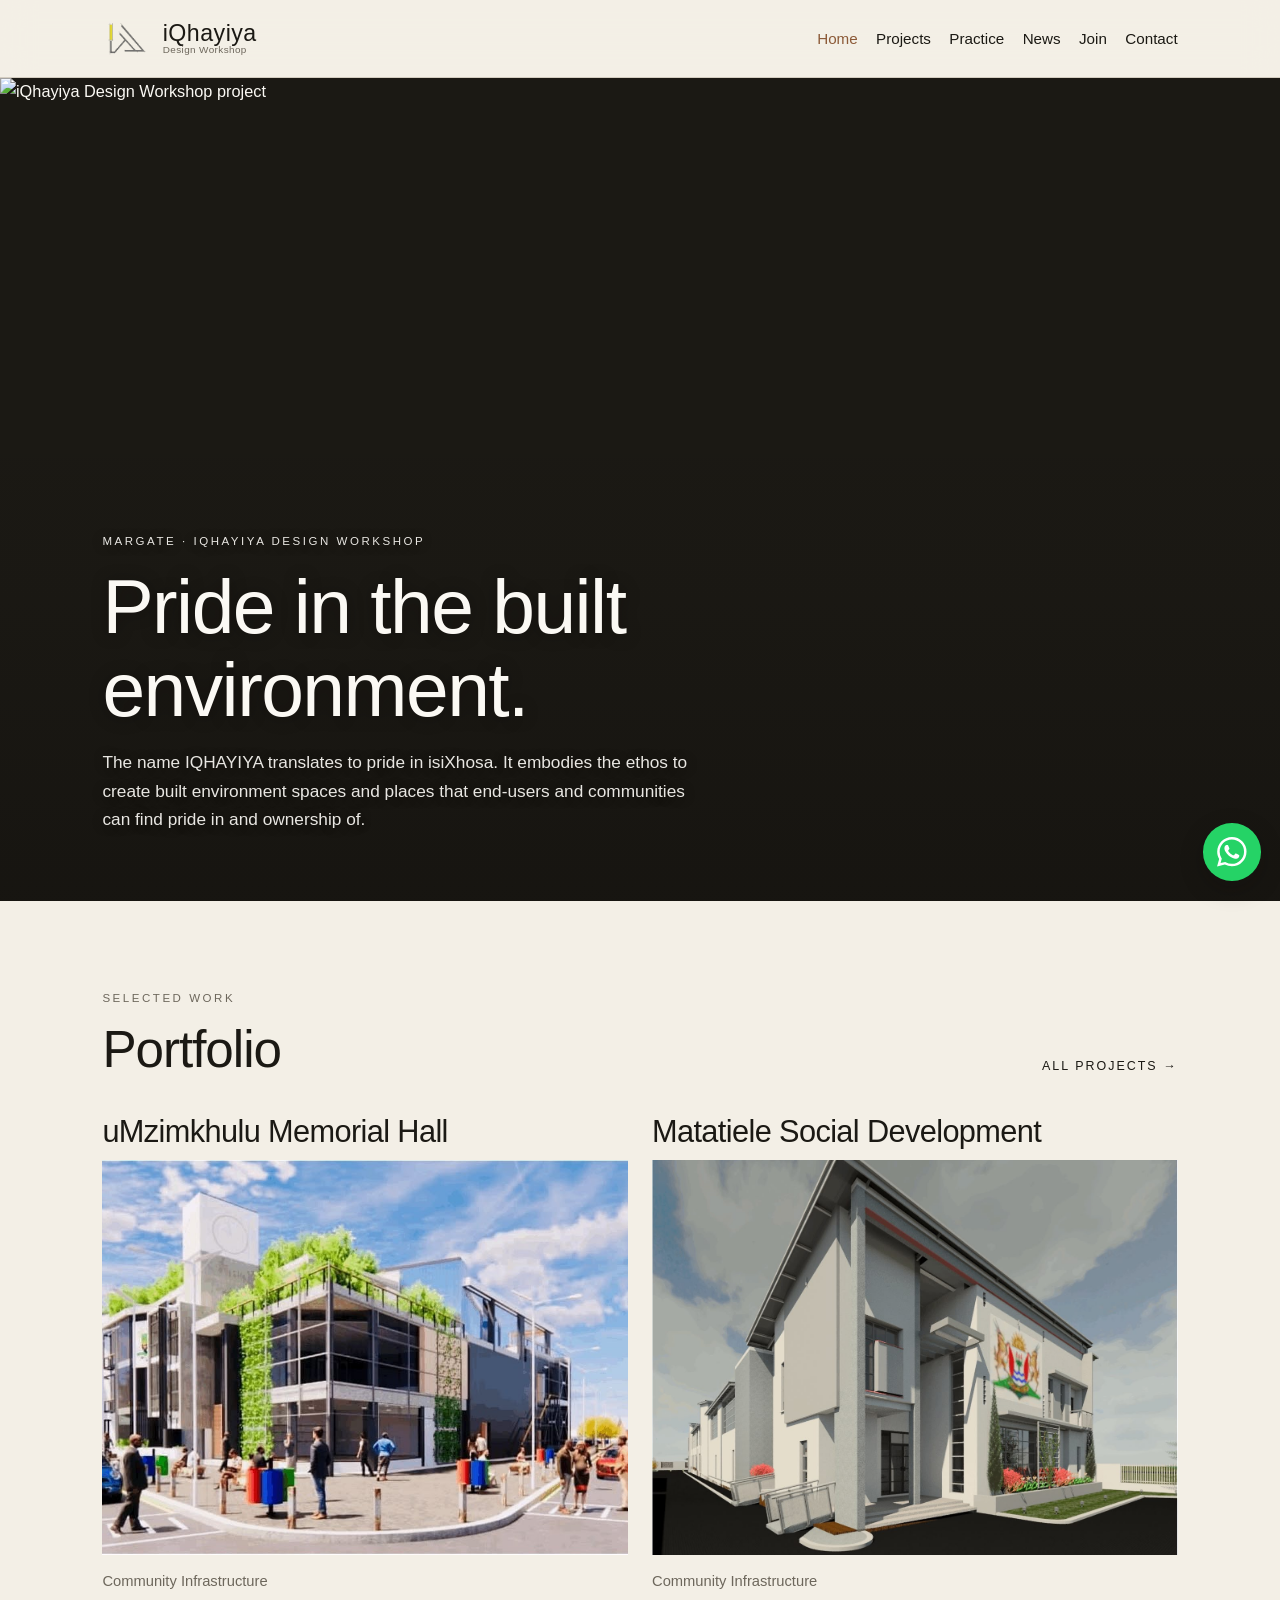
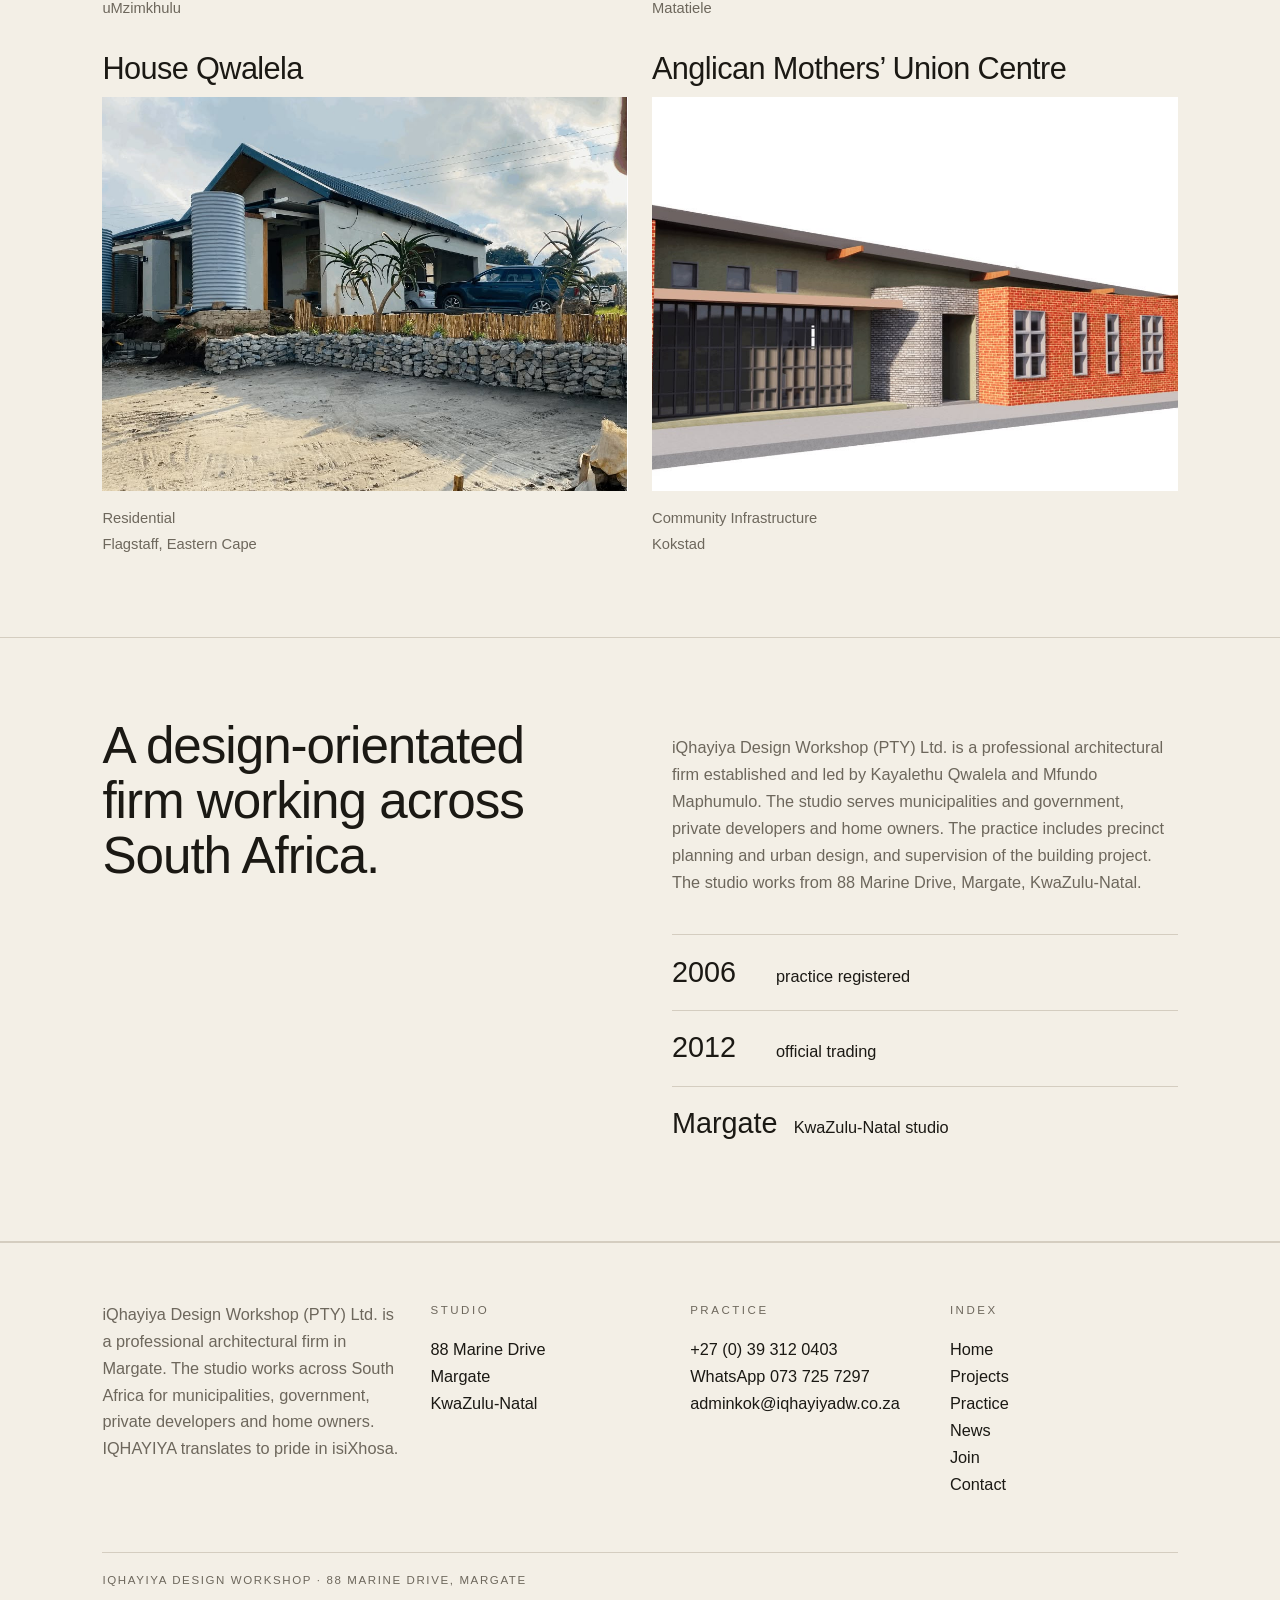
==== commit 0a322618: "Add location sketch maps to each project gallery." ====
--- a/index.html
+++ b/index.html
@@ -48,6 +48,6 @@
     </section>
   </main>
   <div id="site-footer"></div>
-  <script type="module" src="js/home.js?v=meet60"></script>
+  <script type="module" src="js/home.js?v=meet66"></script>
 </body>
 </html>
--- a/css/styles.css
+++ b/css/styles.css
@@ -259,7 +259,6 @@
 .split,
 .practice-about,
 .join-masthead,
-.join-spread,
 .join-openings { padding-left: var(--pad); padding-right: var(--pad); }
 
 .selected { padding-top: 5.5rem; padding-bottom: 5rem; }
@@ -680,6 +679,13 @@
   object-fit: cover;
   object-position: center;
 }
+.gallery-item-map {
+  background: #fff;
+}
+.gallery-item-map img {
+  object-fit: contain;
+  padding: 0.55rem;
+}
 .lightbox {
   position: fixed;
   inset: 0;
@@ -753,37 +759,42 @@
 
 .join-masthead {
   padding-top: 4.5rem;
-  padding-bottom: 2.2rem;
+  padding-bottom: 3.2rem;
 }
 .join-masthead h1 {
   max-width: 14ch;
   margin-bottom: 1rem;
 }
-.join-masthead .lede {
+.join-pair {
+  display: grid;
+  grid-template-columns: minmax(0, 1.15fr) minmax(18rem, 0.85fr);
+  gap: 2.4rem 3.5rem;
+  align-items: start;
+}
+.join-intro .lede {
   max-width: 44rem;
-}
-.join-spread {
-  display: grid;
-  grid-template-columns: minmax(0, 1.15fr) minmax(18rem, 0.85fr);
-  gap: 3rem 3.5rem;
-  align-items: start;
-  padding-bottom: 4.5rem;
+  margin: 0 0 2rem;
+}
+.join-copy {
+  padding-top: 0.2rem;
 }
 .join-copy h2,
 .join-apply h2 {
   font-size: clamp(1.7rem, 3vw, 2.4rem);
   margin: 0 0 1rem;
 }
-.join-copy p {
+.join-copy p:not(.eyebrow) {
   margin: 0 0 1.1rem;
   color: var(--muted);
   font-size: 1.05rem;
   line-height: 1.7;
+  max-width: none;
 }
 .join-apply {
   background: #fff;
   border: 1px solid var(--hair);
   padding: 1.8rem 1.7rem 1.9rem;
+  margin-top: 0;
 }
 .join-apply p {
   margin: 0 0 1.1rem;
@@ -1007,8 +1018,9 @@
   .footer-grid,
   .news-lead,
   .news-index-grid,
-  .article-spread,
-  .join-spread { grid-template-columns: 1fr; }
+  .article-spread { grid-template-columns: 1fr; }
+  .join-pair { grid-template-columns: 1fr; }
+  .join-apply { margin-top: 0.4rem; }
   .practice-copy { column-count: 1; }
   .archive-grid { grid-template-columns: 1fr 1fr; }
   #news-grid { grid-template-columns: repeat(2, minmax(0, 1fr)); }
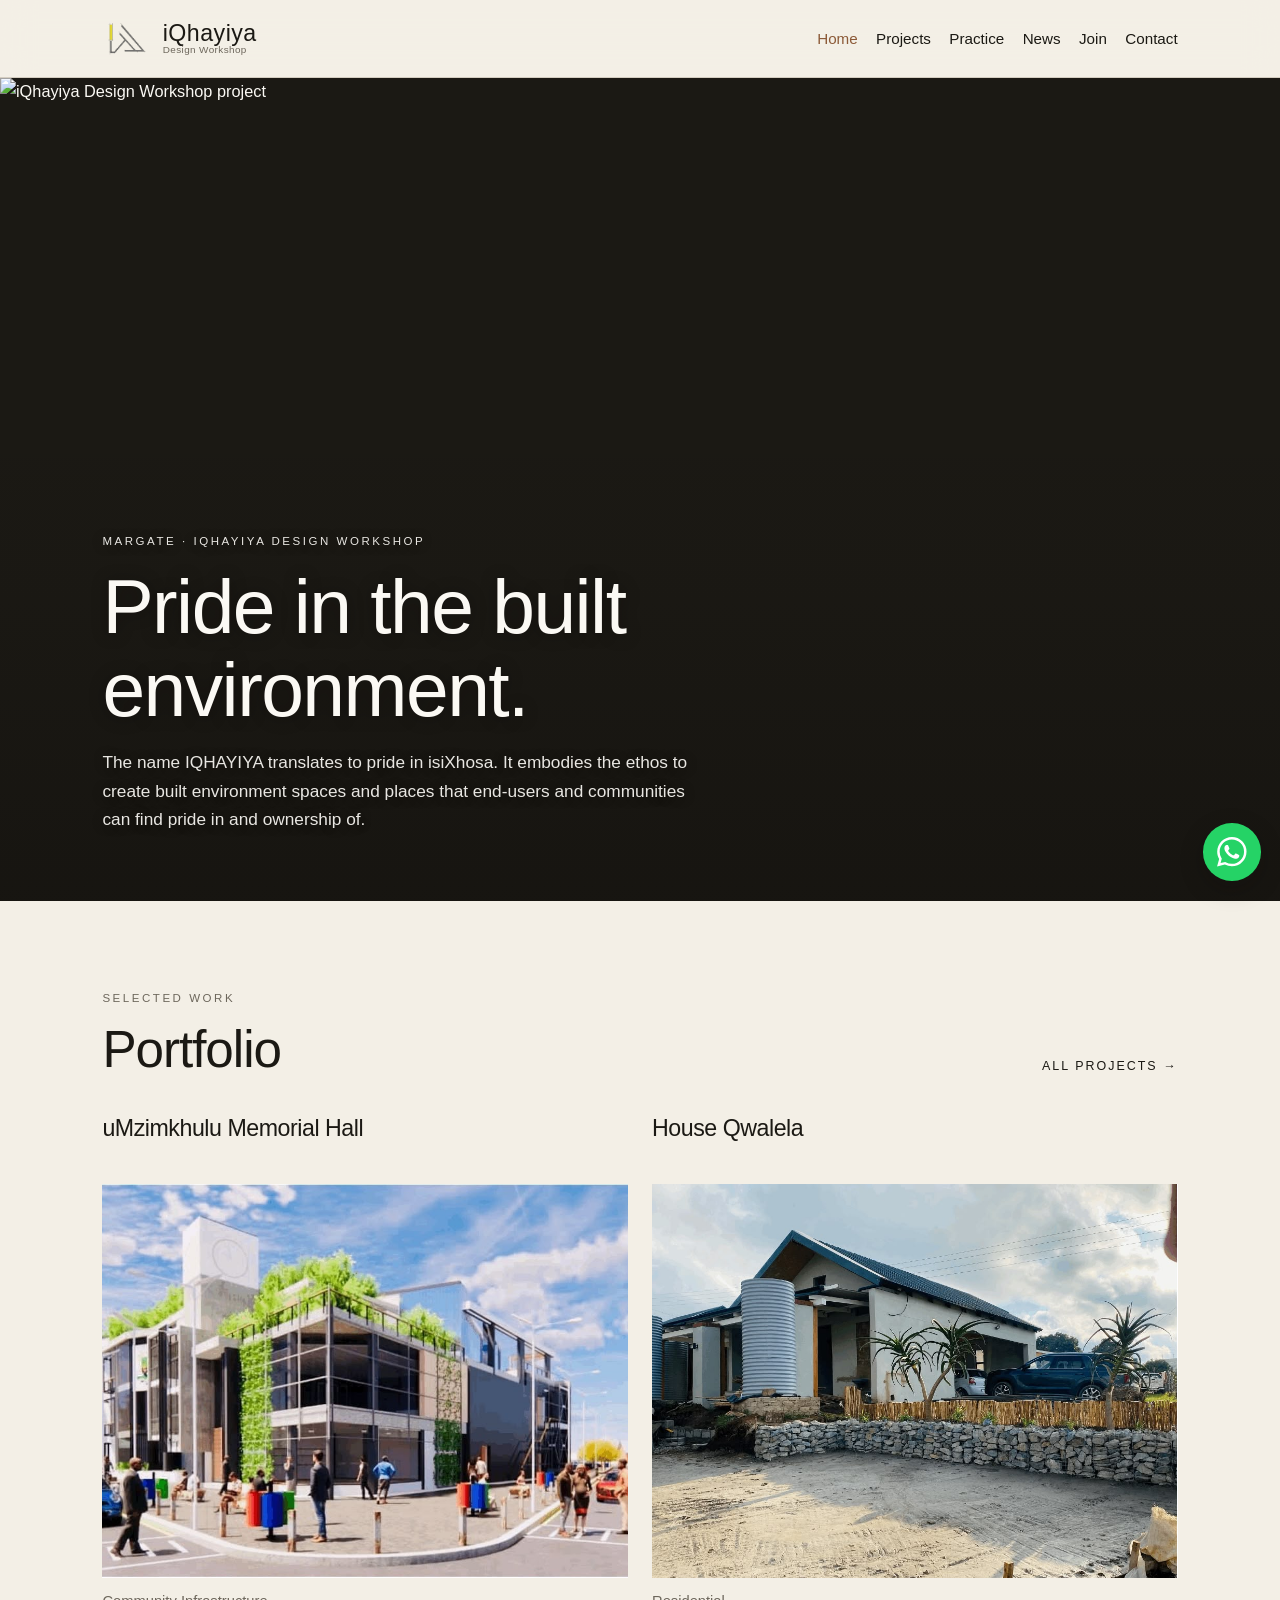
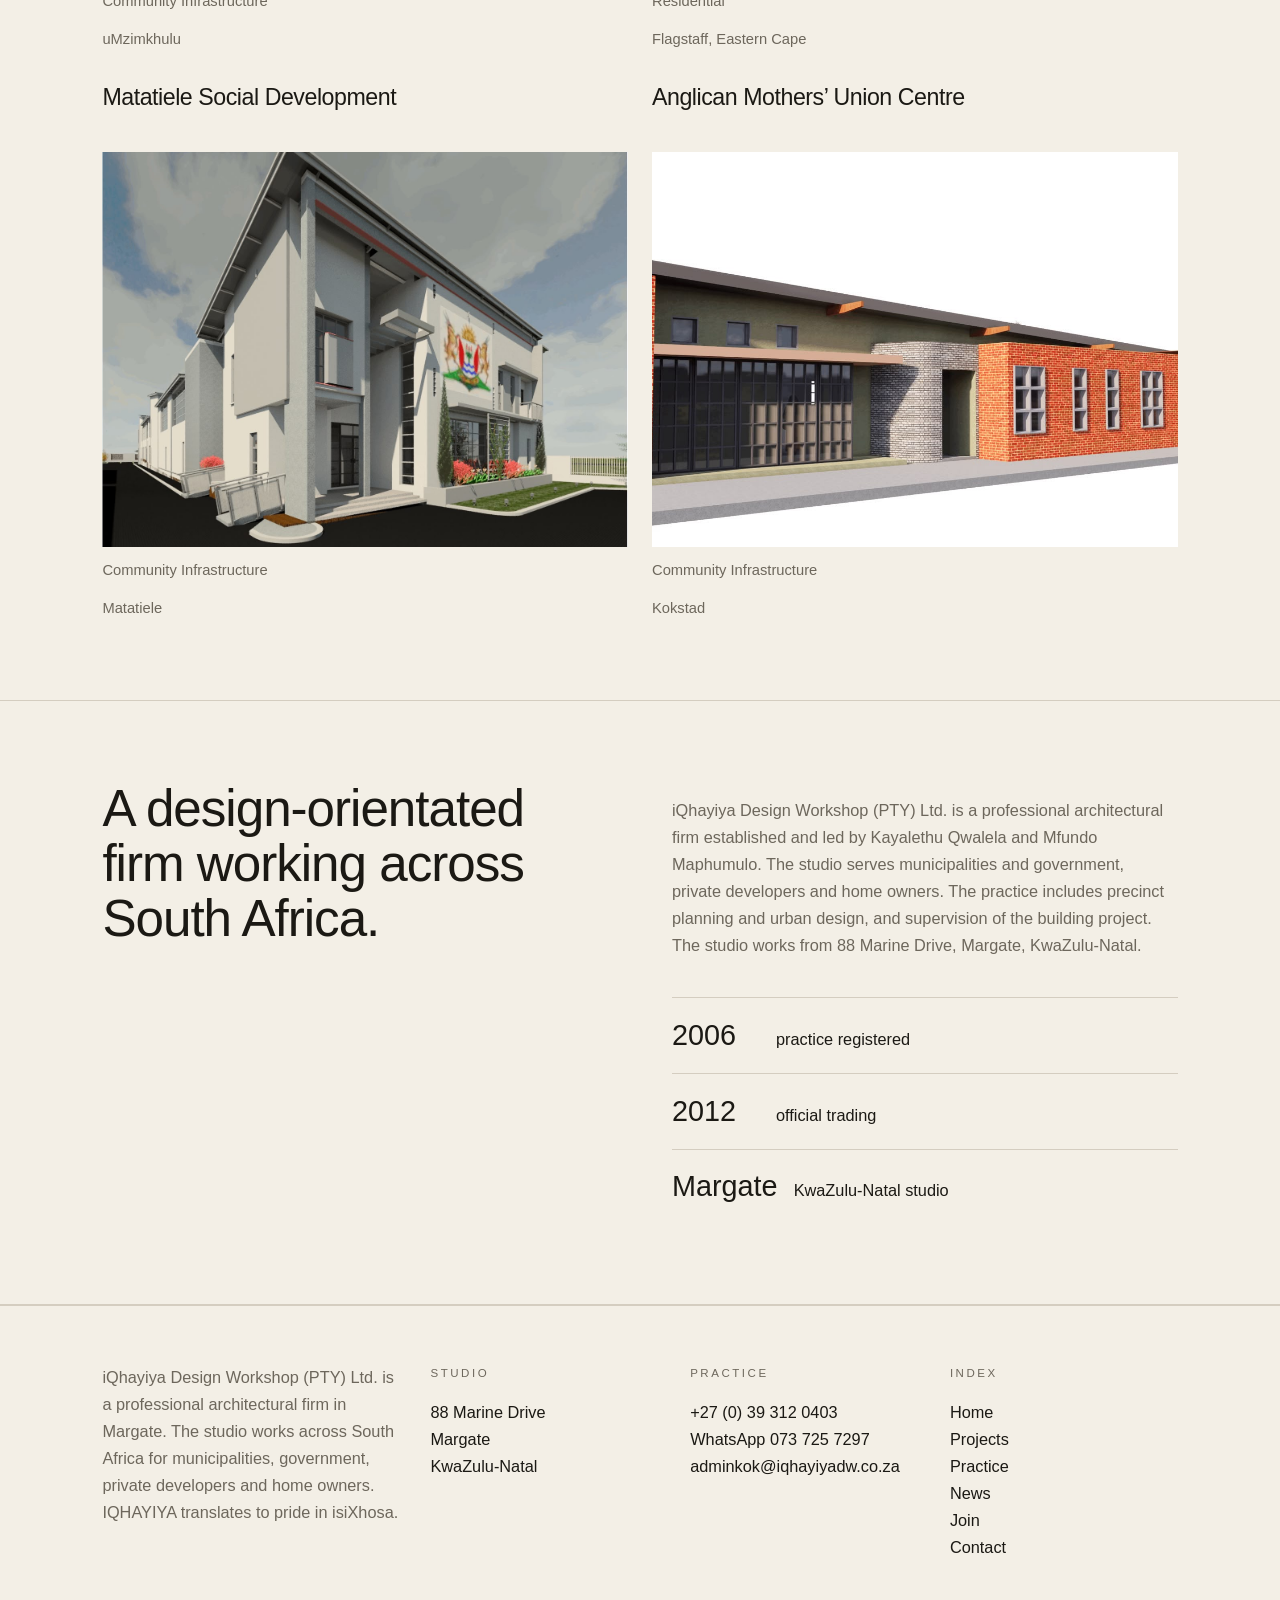
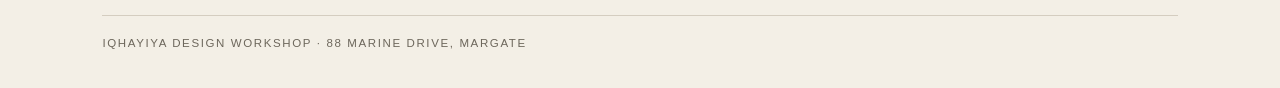
==== commit 1a5c74c1: "Align Work project photos and swap Matatiele with House Qwalela." ====
--- a/index.html
+++ b/index.html
@@ -6,7 +6,7 @@
   <title>iQhayiya Design Workshop</title>
   <meta name="description" content="iQhayiya Design Workshop is a professional architectural firm. The name IQHAYIYA translates to pride in isiXhosa.">
   <link rel="icon" href="favicon.svg" type="image/svg+xml">
-  <link rel="stylesheet" href="css/styles.css?v=meet45">
+  <link rel="stylesheet" href="css/styles.css?v=meet68">
 </head>
 <body>
   <div id="site-header"></div>
@@ -48,6 +48,6 @@
     </section>
   </main>
   <div id="site-footer"></div>
-  <script type="module" src="js/home.js?v=meet66"></script>
+  <script type="module" src="js/home.js?v=meet68"></script>
 </body>
 </html>
--- a/css/styles.css
+++ b/css/styles.css
@@ -282,6 +282,7 @@
   display: grid;
   grid-template-columns: repeat(2, minmax(0, 1fr));
   gap: 2rem 1.5rem;
+  align-items: stretch;
 }
 .archive-grid {
   padding-bottom: 5rem;
@@ -385,6 +386,41 @@
 }
 .card h3 { margin: 0 0 0.75rem; }
 .card-loc { margin: 0; color: var(--muted); font-size: 0.92rem; }
+
+.archive-grid .card,
+.project-grid .card {
+  display: grid;
+  grid-template-rows: 3.6rem auto auto auto;
+  row-gap: 0.7rem;
+  min-width: 0;
+  height: 100%;
+}
+.archive-grid .card h3,
+.project-grid .card h3 {
+  margin: 0;
+  font-size: 1.45rem;
+  line-height: 1.2;
+  min-height: 3.48rem;
+  display: -webkit-box;
+  -webkit-box-orient: vertical;
+  -webkit-line-clamp: 2;
+  line-clamp: 2;
+  overflow: hidden;
+}
+.archive-grid .card-media,
+.project-grid .card-media {
+  margin: 0;
+  width: 100%;
+  aspect-ratio: 4 / 3;
+}
+.archive-grid .card-meta,
+.archive-grid .card-loc,
+.project-grid .card-meta,
+.project-grid .card-loc {
+  white-space: nowrap;
+  overflow: hidden;
+  text-overflow: ellipsis;
+}
 
 .statement {
   border-top: 1px solid var(--hair);
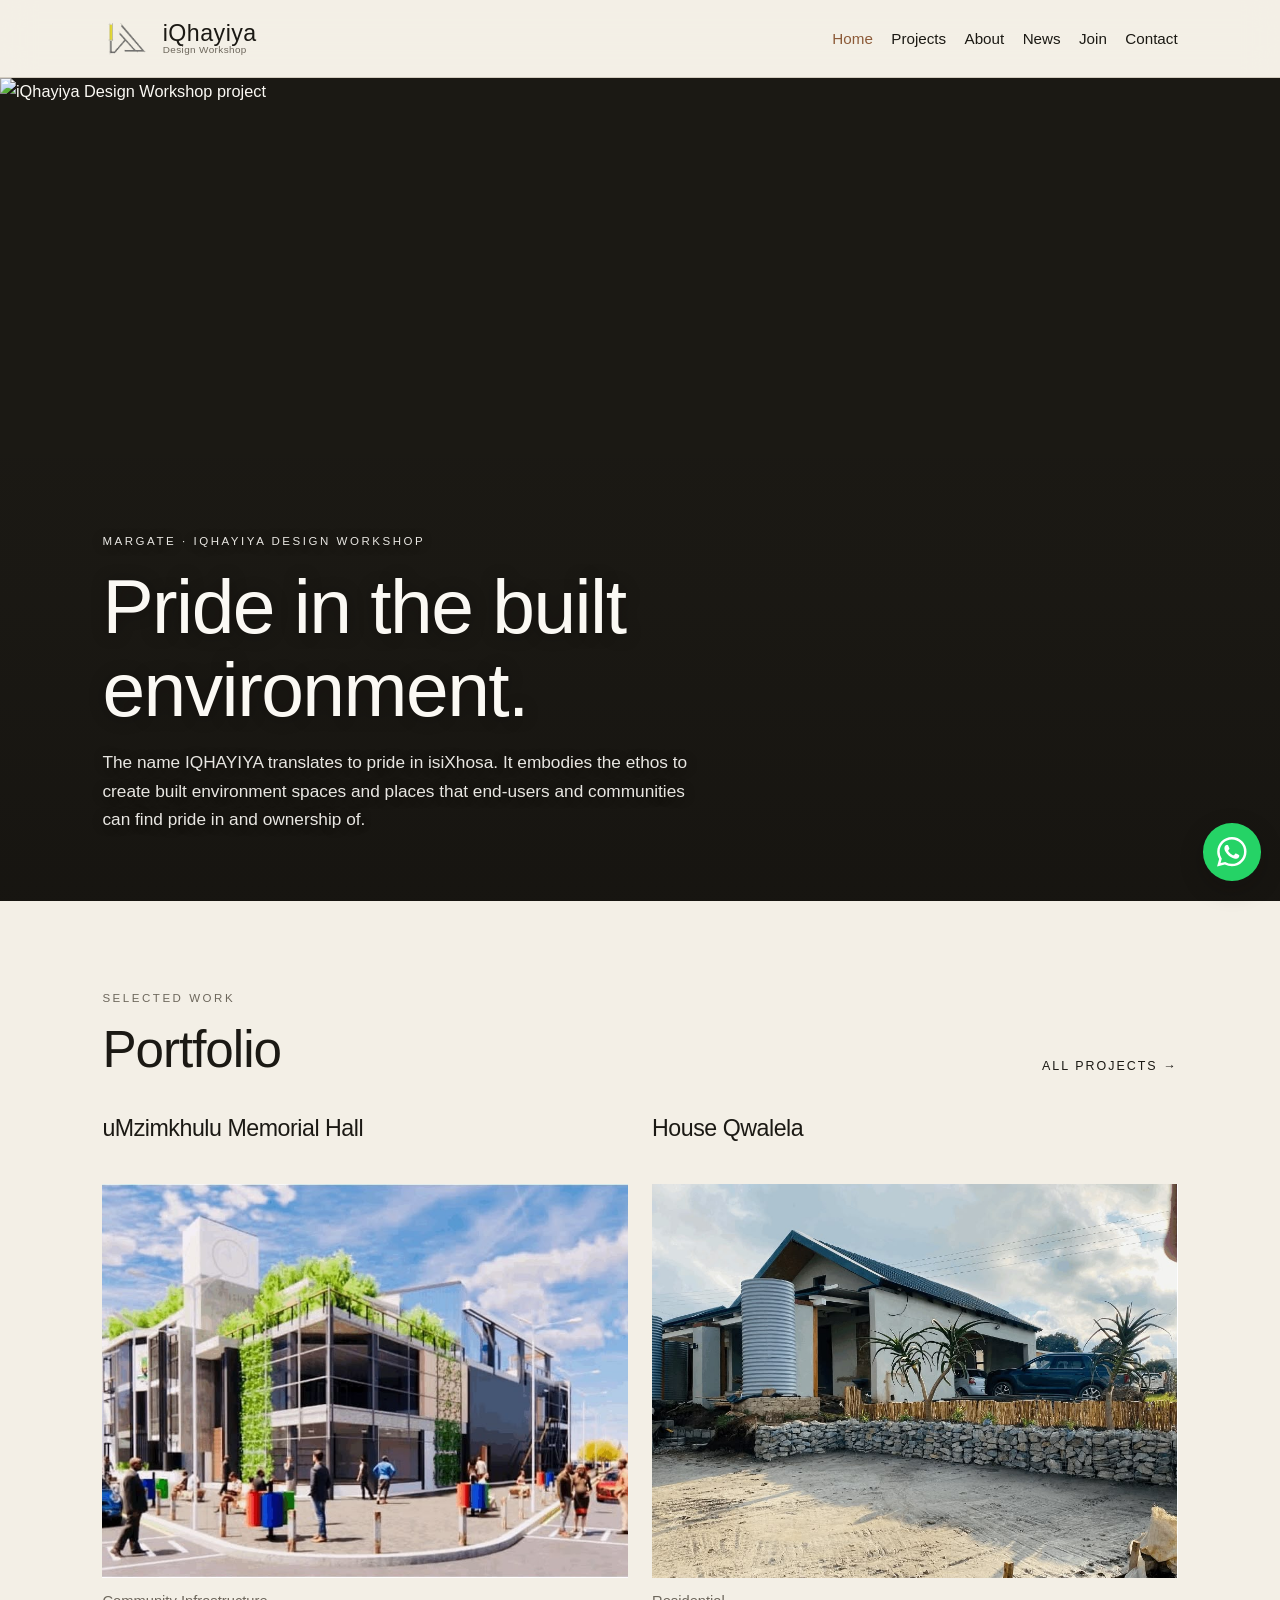
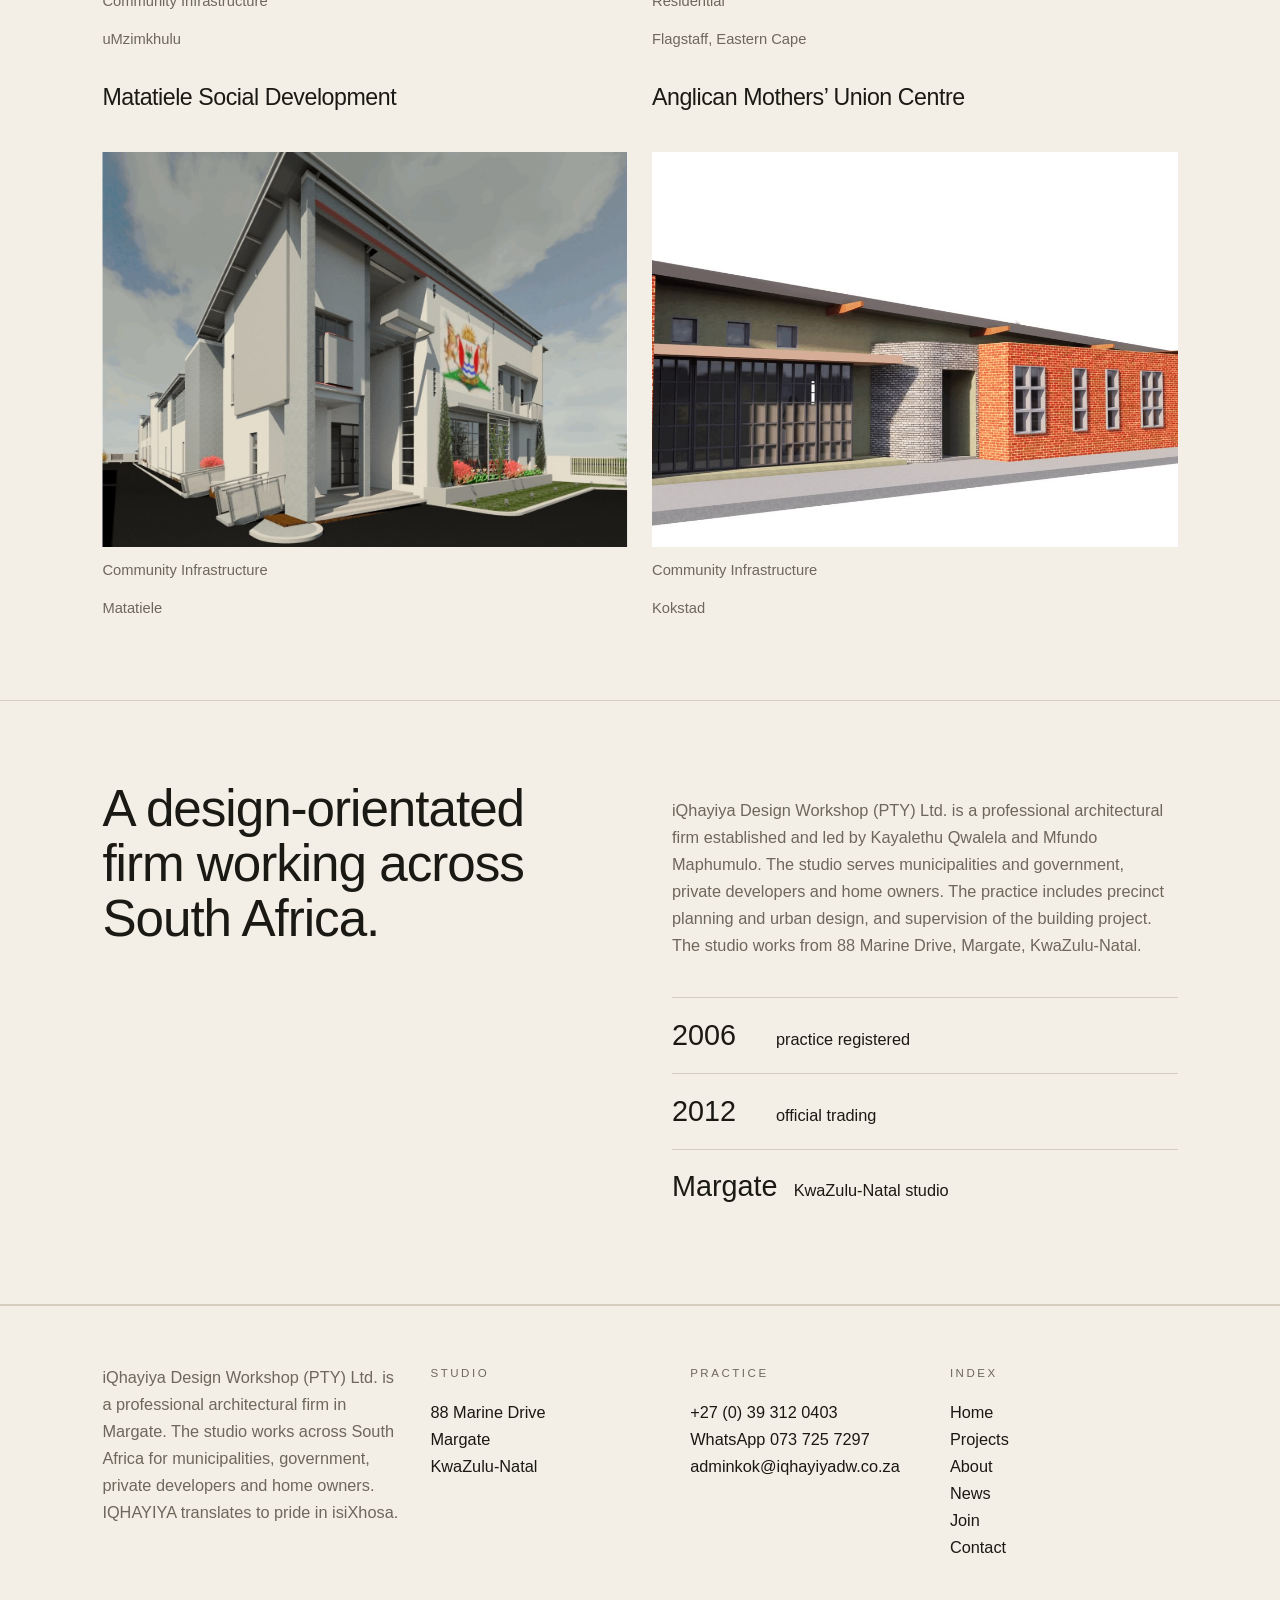
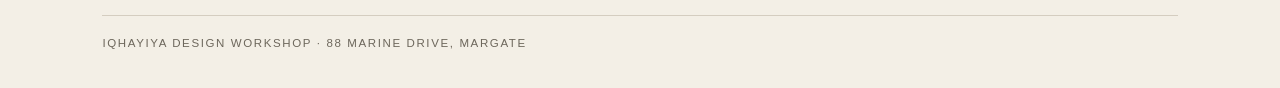
==== commit 5343fc73: "Split About Us from Contact onto its own page." ====
--- a/index.html
+++ b/index.html
@@ -6,7 +6,7 @@
   <title>iQhayiya Design Workshop</title>
   <meta name="description" content="iQhayiya Design Workshop is a professional architectural firm. The name IQHAYIYA translates to pride in isiXhosa.">
   <link rel="icon" href="favicon.svg" type="image/svg+xml">
-  <link rel="stylesheet" href="css/styles.css?v=meet68">
+  <link rel="stylesheet" href="css/styles.css?v=meet69">
 </head>
 <body>
   <div id="site-header"></div>
@@ -48,6 +48,6 @@
     </section>
   </main>
   <div id="site-footer"></div>
-  <script type="module" src="js/home.js?v=meet68"></script>
+  <script type="module" src="js/home.js?v=meet69"></script>
 </body>
 </html>
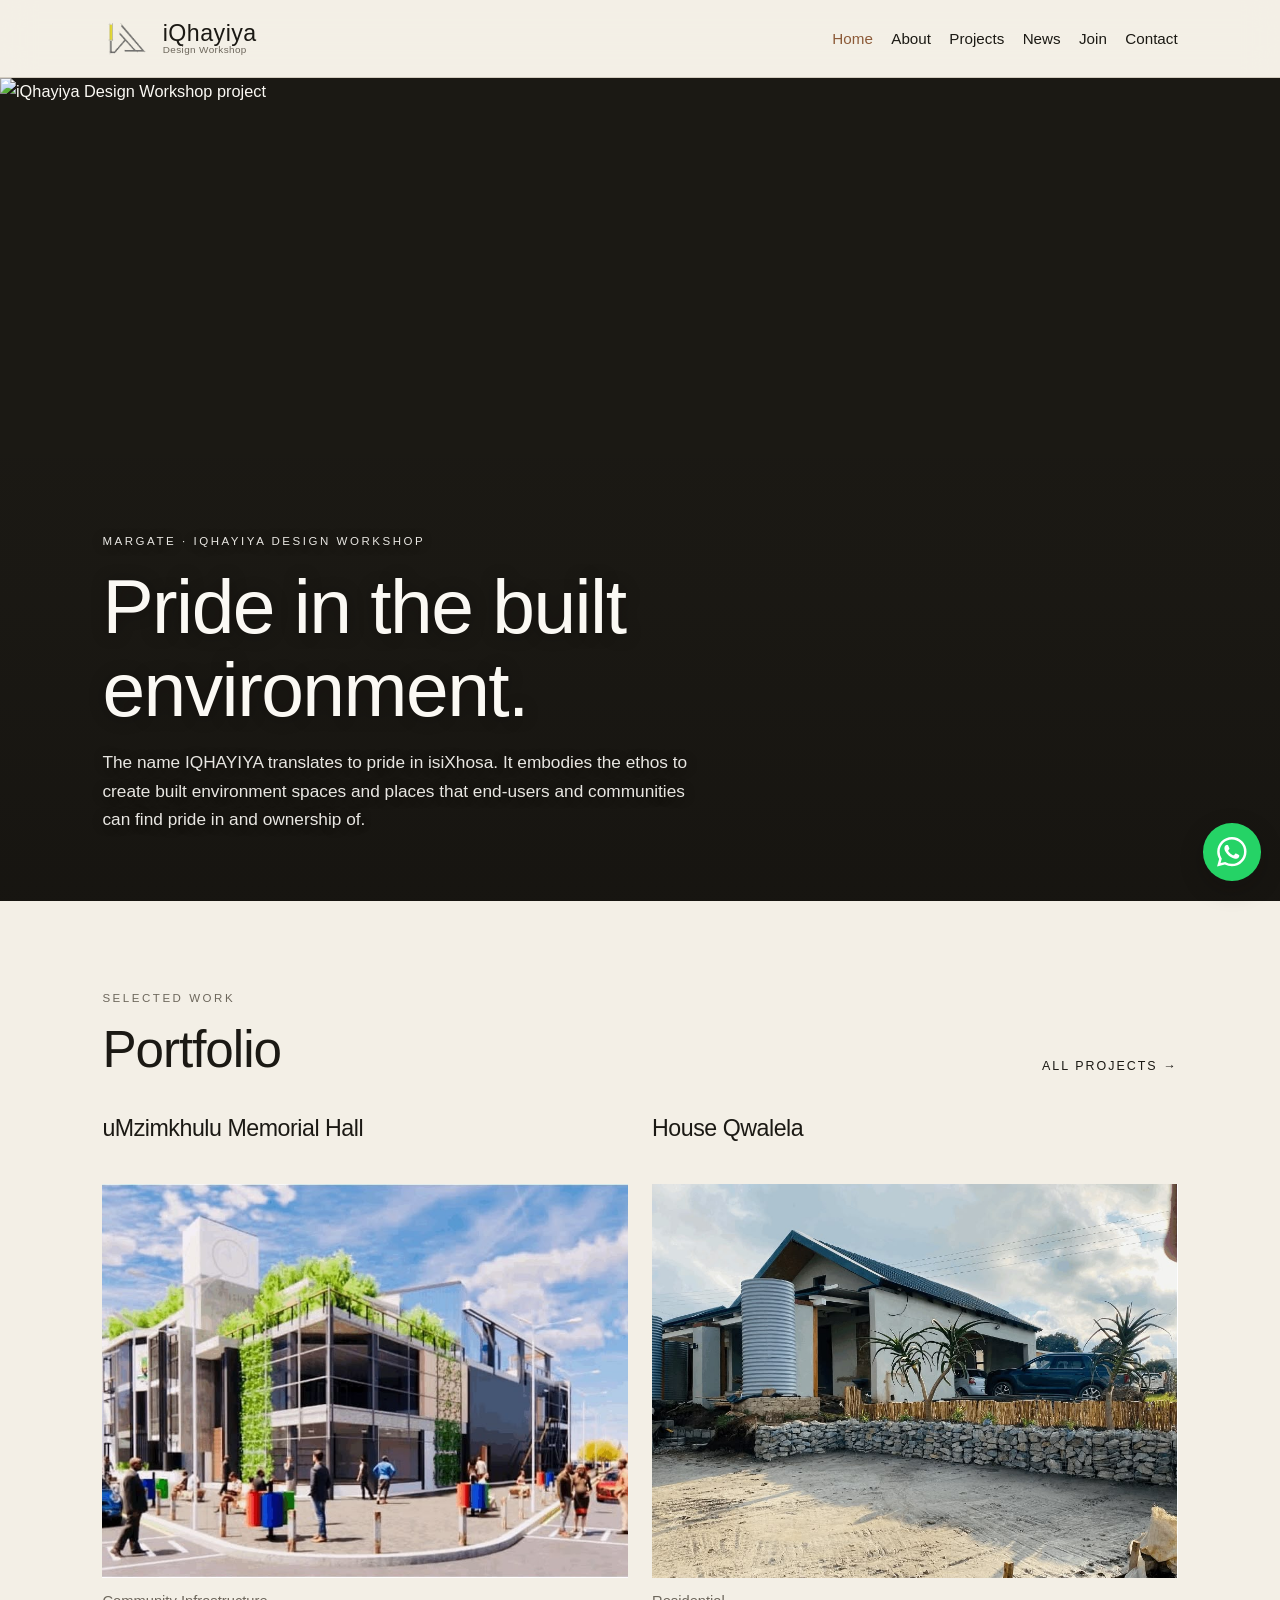
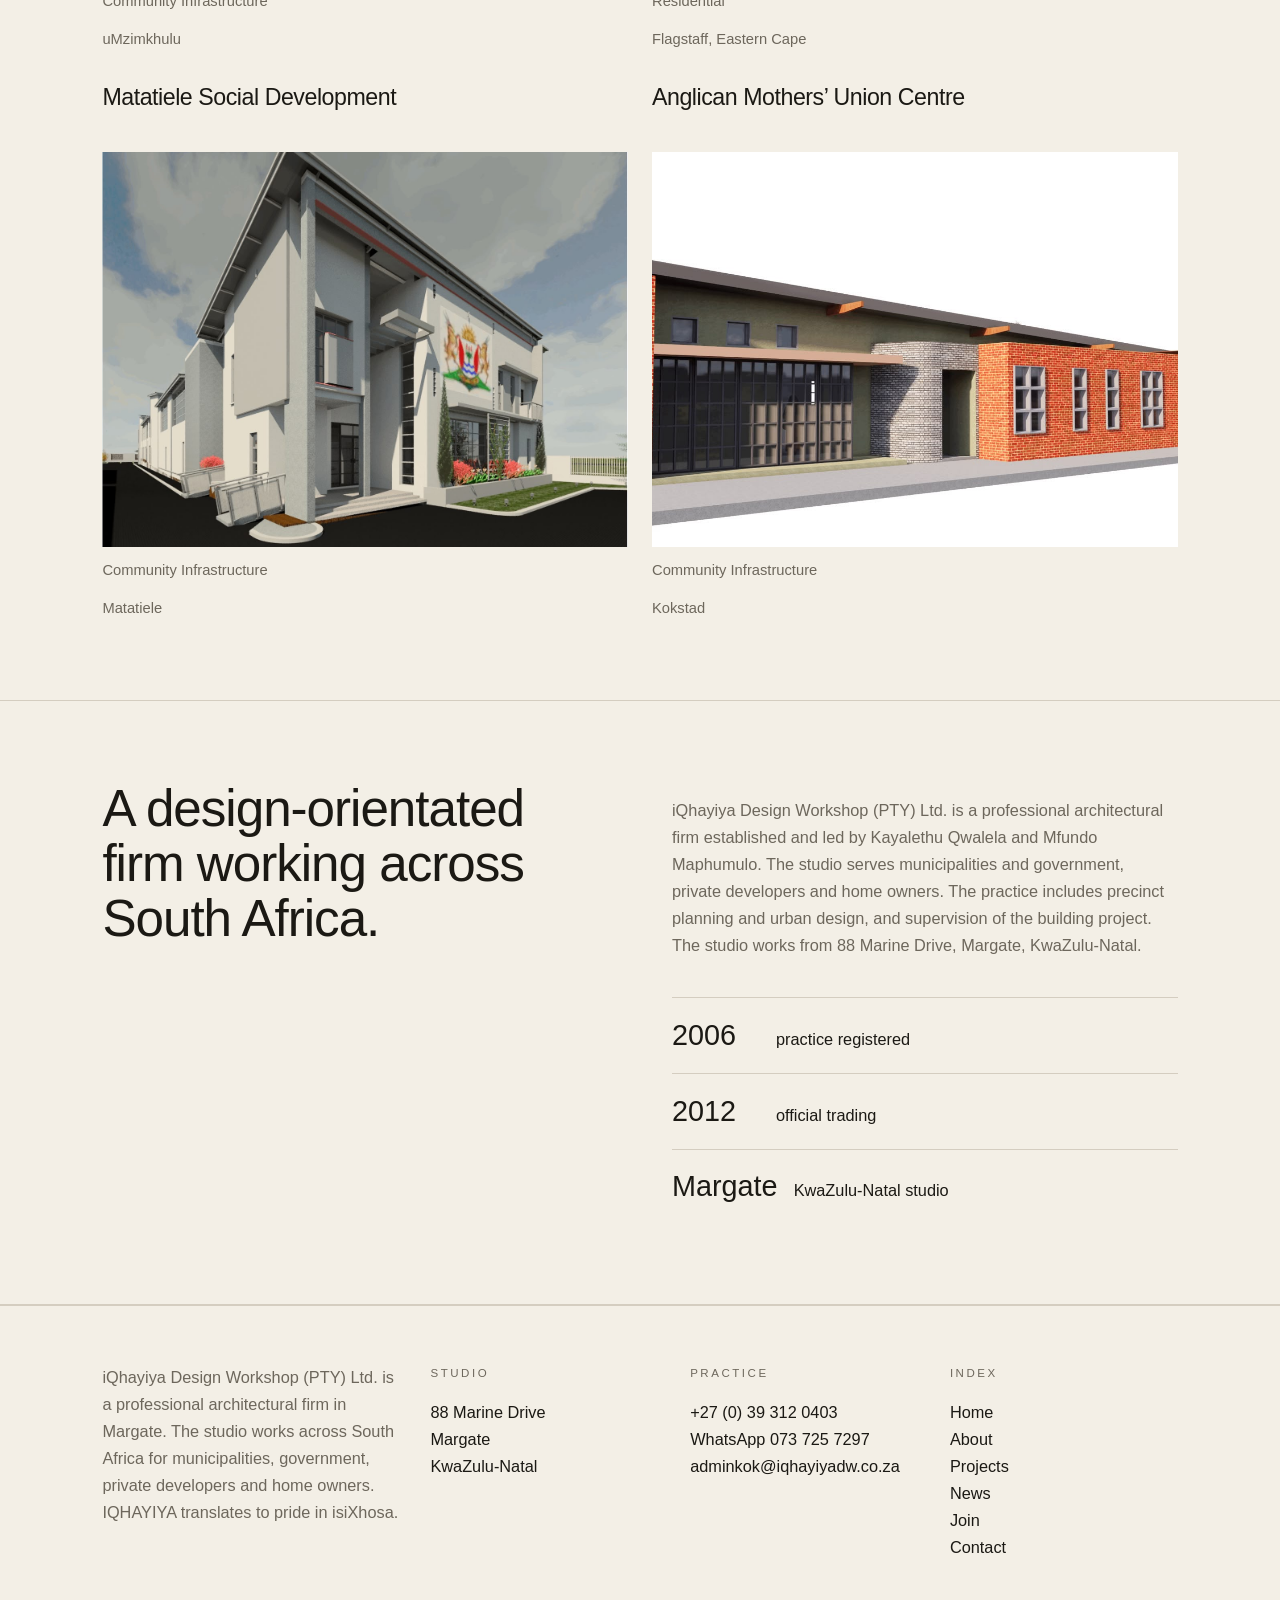
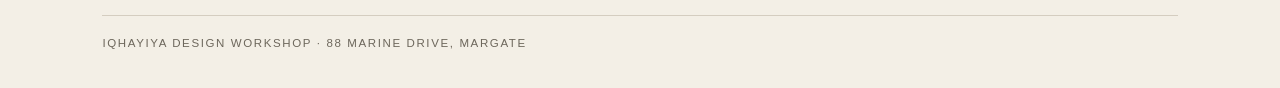
==== commit 40a8d304: "Keep About immediately after Home in the navbar." ====
--- a/index.html
+++ b/index.html
@@ -48,6 +48,6 @@
     </section>
   </main>
   <div id="site-footer"></div>
-  <script type="module" src="js/home.js?v=meet69"></script>
+  <script type="module" src="js/home.js?v=meet70"></script>
 </body>
 </html>
